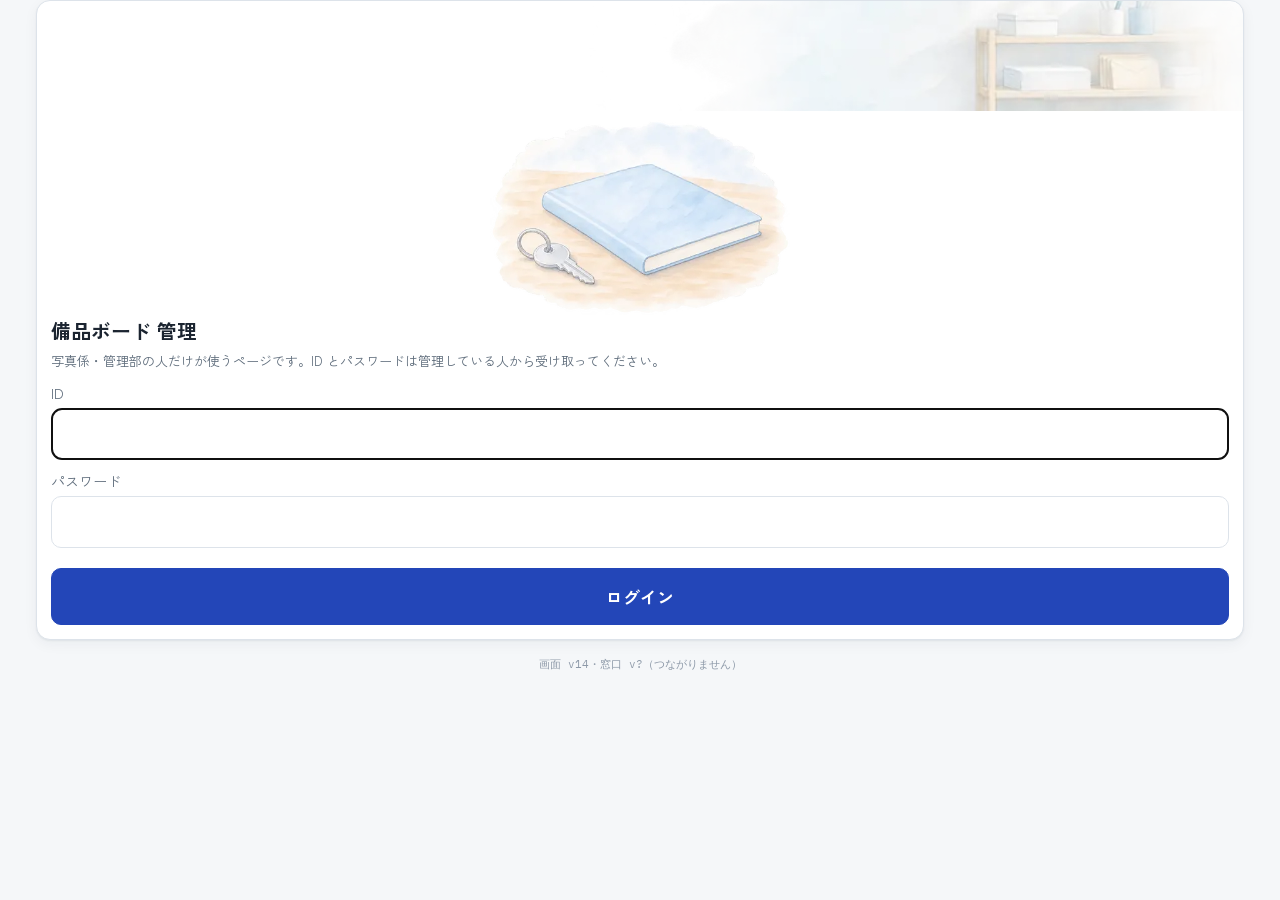
==== kanri.html @ 1453ecfc "Settings: issue and manage user accounts; change own password Co-Authored-By: Claude Opus 5.5 <norep" ====
<!doctype html>
<html lang="ja">
<head>
<meta charset="utf-8">
<meta name="viewport" content="width=device-width,initial-scale=1,viewport-fit=cover">
<meta name="robots" content="noindex,nofollow">
<meta name="referrer" content="no-referrer">
<title>備品ボード 管理</title>
<style>
:root{
  --paper:#f5f7f9; --sheet:#fff; --ink:#1b2430; --muted:#5d6b7a; --line:#dde3ea;
  --blue:#2346b8; --blue-soft:#e6ecfb; --stamp:#c8262e; --stamp-soft:#fbe9e9;
  --amber:#8a5200; --amber-soft:#fdf1dc; --green:#1d7a4c; --green-soft:#e2f4ea;
}
@media (prefers-color-scheme:dark){:root{
  --paper:#12161c; --sheet:#1a2028; --ink:#e7ecf2; --muted:#9aa7b5; --line:#2b333e;
  --blue:#8ea8ff; --blue-soft:#222c48; --stamp:#ff6b6f; --stamp-soft:#3a1e22;
  --amber:#f0b04f; --amber-soft:#3a2c14; --green:#5fd39a; --green-soft:#16332a; color-scheme:dark }}
*{box-sizing:border-box}
body{margin:0;background:var(--paper);color:var(--ink);font-family:"Hiragino Sans","Yu Gothic UI","Yu Gothic","Meiryo",sans-serif;font-size:16px;line-height:1.6;-webkit-text-size-adjust:100%}
header{position:sticky;top:0;z-index:2;background:var(--sheet);border-bottom:1px solid var(--line)}
.wrap{max-width:560px;margin:0 auto;padding:0 16px}
html,body{overflow-x:hidden}
.top{display:flex;flex-wrap:wrap;align-items:center;gap:2px 8px;padding:10px 0 4px}
.top h1{font-size:17px;margin:0;flex:1 1 auto;min-width:0}
.who{order:3;flex-basis:100%;font-size:13px;color:var(--muted);white-space:nowrap;overflow:hidden;text-overflow:ellipsis}
nav{display:flex;gap:4px}
nav button{flex:1;appearance:none;border:0;background:none;font:inherit;font-size:15px;padding:10px 0;color:var(--muted);border-bottom:3px solid transparent;cursor:pointer}
nav button[aria-selected="true"]{color:var(--blue);border-bottom-color:var(--blue);font-weight:700}
main{padding:16px 0 40px;display:flex;flex-direction:column;gap:12px}
.card{background:var(--sheet);border:1px solid var(--line);border-radius:14px;padding:14px}
label{display:block;font-size:14px;color:var(--muted);margin:10px 0 4px}
input[type=text],input[type=password],input[type=search]{width:100%;font:inherit;padding:12px;border:1px solid var(--line);border-radius:10px;background:var(--sheet);color:var(--ink)}
.btn{appearance:none;border:1px solid var(--line);background:var(--sheet);color:var(--ink);font:inherit;border-radius:10px;padding:10px 14px;cursor:pointer}
.btn.primary{background:var(--blue);border-color:var(--blue);color:#fff;font-weight:700}
.btn.done{background:var(--green);border-color:var(--green);color:#fff;font-weight:700}
.btn.wide{width:100%;padding:14px;font-size:17px}
.btn.small{padding:6px 10px;font-size:13px}
.btn{white-space:nowrap;flex:none}
.hacts{display:flex;gap:4px;margin-left:auto;flex:none}
.ibtn{position:relative;appearance:none;width:40px;height:40px;border-radius:50%;border:1px solid var(--line);background:var(--sheet);color:var(--ink);display:grid;place-items:center;cursor:pointer;padding:0}
.ibtn:hover{background:var(--paper)}
.ibtn svg{width:21px;height:21px;fill:none;stroke:currentColor;stroke-width:1.8;stroke-linecap:round;stroke-linejoin:round}
.ndot{position:absolute;top:6px;right:7px;width:9px;height:9px;border-radius:50%;background:var(--stamp);border:2px solid var(--sheet)}
.ndot[hidden]{display:none}
.mepop{position:fixed;z-index:20;top:62px;right:max(16px,calc((100vw - 1240px)/2 + 16px));min-width:200px;background:var(--sheet);border:1px solid var(--line);border-radius:12px;box-shadow:0 8px 24px rgba(0,0,0,.14);padding:12px;display:flex;flex-direction:column;gap:10px}
.mepop[hidden]{display:none}
.mehead{display:flex;gap:10px;align-items:center}
.meav{width:36px;height:36px;border-radius:50%;background:var(--blue-soft);color:var(--blue);display:grid;place-items:center}
.meav svg{width:20px;height:20px;fill:none;stroke:currentColor;stroke-width:1.8}
.mename{font-weight:700;font-size:14px}
.popWrap{position:fixed;inset:0;z-index:30;background:rgba(20,30,50,.38);display:flex;align-items:flex-start;justify-content:center;padding:70px 12px 12px}
.popPanel{background:var(--paper);border-radius:16px;box-shadow:0 12px 32px rgba(0,0,0,.25);width:min(560px,100%);max-height:calc(100vh - 90px);display:flex;flex-direction:column;gap:10px;padding:14px}
.popBody{overflow-y:auto;display:flex;flex-direction:column;gap:8px;padding-bottom:4px}
.setsec{display:flex;flex-direction:column;gap:10px}
.setsec h3{font-size:15px;margin:6px 0 0}
.qrgrid{display:grid;grid-template-columns:repeat(auto-fill,minmax(240px,1fr));gap:8px}
.qrtag{background:#fff;color:#1b2430;border:1px solid #c9d1db;border-radius:8px;padding:8px;display:flex;gap:10px;align-items:center;break-inside:avoid}
.qrtag .qr{width:96px;height:96px;flex:none}.qrtag .qr img,.qrtag .qr canvas{width:96px!important;height:96px!important}
.qrtag .nm{font-size:16px;font-weight:700;line-height:1.3}.qrtag .meta{color:#5d6b7a;font-size:11px}
@media print{ header,.noprint{display:none!important} body{background:#fff} main{padding:0} }
.row input{flex:1;min-width:0}
.btn[disabled]{opacity:.55}
.msg{font-size:14px;border-radius:10px;padding:10px 12px}
.msg.err{background:var(--stamp-soft);color:var(--stamp)}
.msg.ok{background:var(--green-soft);color:var(--green)}
.meta{font-size:13px;color:var(--muted)}
.row{display:flex;gap:8px;align-items:center;flex-wrap:wrap}
.tag{font-size:12px;border-radius:999px;padding:2px 10px;font-weight:700}
.tag.open{background:var(--stamp-soft);color:var(--stamp)}
.tag.doing{background:var(--amber-soft);color:var(--amber)}
.tag.has{background:var(--green-soft);color:var(--green)}
.tag.none{background:var(--paper);color:var(--muted);border:1px solid var(--line)}
.tag.kout{background:var(--stamp);color:#fff}
.tag.kreq{background:var(--blue);color:#fff}
.chip{appearance:none;border:1px solid var(--line);background:var(--sheet);color:var(--ink);font:inherit;font-size:13px;border-radius:999px;padding:4px 10px;cursor:pointer;white-space:nowrap}
.chip.on{background:var(--blue-soft);color:var(--blue);border-color:var(--blue)}
.chip .cn{font-size:11px;margin-left:5px;color:var(--muted)}
.plan{background:var(--sheet);border:1px solid var(--line);border-radius:14px;padding:6px;overflow:hidden}
.plan svg{width:100%;height:auto;display:block}
.plan .wall{fill:none;stroke:var(--muted);stroke-width:3}
.plan .fx,.plan .desk{fill:var(--paper);stroke:var(--line);stroke-width:1.5}
.plan .seat{fill:none;stroke:var(--line)}
.plan .solid{fill:var(--line)}
.plan .step{stroke:var(--line);stroke-width:1.5}
.plan .door{fill:var(--blue)}
.plan .lbl{font-size:16px;fill:var(--muted)} .plan .lbl.big{font-size:22px;font-weight:700}
.plan .hit{fill:transparent;cursor:pointer}
.plan .pin{stroke:#fff;stroke-width:4}
.plan .pt{fill:#fff;font-size:30px;font-weight:700}
.plan .zone{opacity:.4}
.plan .mk.out .pin,.plan .mk.out .zone{fill:var(--stamp)}
.plan .mk.soon .pin,.plan .mk.soon .zone{fill:#d08a1e}
.plan .mk.ok .pin,.plan .mk.ok .zone{fill:#8d99a8}
.plan .cnt{fill:#fff;stroke:var(--stamp);stroke-width:4}
.plan .ct{fill:var(--stamp);font-size:22px;font-weight:700}
@media (max-width:560px){ .plan .lbl{display:none} .plan .lbl.big{display:block;font-size:28px}
  .plan .pin{r:40} .plan .pt{font-size:40px;transform:translateY(4px);transform-box:fill-box} .plan .cnt{r:24} .plan .ct{font-size:28px} }
.smWrap{position:relative;width:100%;background:var(--sheet);border:1px solid var(--line);border-radius:14px;overflow:hidden}
.smWrap>svg{position:absolute;inset:0;width:100%;height:100%;display:block}
.smWrap .wall{fill:none;stroke:var(--muted);stroke-width:3}
.smWrap .fx,.smWrap .desk{fill:var(--paper);stroke:var(--line);stroke-width:1.5}
.smWrap .seat{fill:none;stroke:var(--line)} .smWrap .solid{fill:var(--line)} .smWrap .step{stroke:var(--line);stroke-width:1.5} .smWrap .door{fill:var(--blue)}
.smWrap .lbl{font-size:16px;fill:var(--muted)} .smWrap .lbl.big{font-size:22px;font-weight:700}
@media (max-width:560px){ .smWrap .lbl{display:none} .smWrap .lbl.big{display:block;font-size:30px} }
.smWrap .zone{fill:#8d99a8;opacity:.35} .smWrap .zone.todo{fill:var(--stamp);opacity:.55} .smWrap .zone.warn{fill:#d08a1e;opacity:.5}
.smSpot{position:absolute;transform:translate(-50%,-50%);width:34px;height:34px;border-radius:50%;border:3px solid #fff;background:#8d99a8;color:#fff;font:inherit;font-family:var(--f-mono,inherit);font-weight:700;font-size:15px;cursor:pointer;padding:0;box-shadow:0 1px 3px rgba(0,0,0,.25);transition:transform .15s}
.smSpot:hover,.smSpot:focus-visible{transform:translate(-50%,-50%) scale(1.15);outline:0;z-index:3}
.smSpot.todo{background:var(--stamp);width:38px;height:38px}
@media (max-width:560px){ .smSpot{width:30px;height:30px;font-size:13px} .smSpot.todo{width:32px;height:32px}
  .smSpot.todo .smName{opacity:0} }   /* スマホでは隣の名前と重なるので出さない（下の一覧に名前がある） */
.item .spk{margin-right:8px}
.smSpot.warn{background:#d08a1e}
.smN{position:absolute;top:-10px;right:-12px;min-width:22px;height:22px;padding:0 6px;border-radius:11px;background:#fff;color:var(--stamp);border:2px solid var(--stamp);font-size:12px;font-weight:800;line-height:18px;text-align:center}
.smName{position:absolute;left:50%;top:100%;transform:translateX(-50%);margin-top:3px;white-space:nowrap;font-size:11px;font-weight:700;color:var(--ink);background:rgba(255,255,255,.92);border-radius:6px;padding:0 5px;pointer-events:none;opacity:0;font-family:var(--f-body,inherit)}
.smSpot.todo .smName,.smSpot:hover .smName{opacity:1}
.spk{position:relative;flex:none;width:30px;height:30px;border-radius:50%;background:#8d99a8;color:#fff;display:grid;place-items:center;font-weight:700;font-family:var(--f-mono,inherit)}
.spk.todo{background:var(--stamp)} .spk.warn{background:#d08a1e}
.spk .smN{top:-8px;right:-10px}
.dot{display:inline-block;width:10px;height:10px;border-radius:50%;margin-right:4px;vertical-align:-1px}
.dot.out{background:var(--stamp)} .dot.soon{background:#d08a1e} .dot.ok{background:#8d99a8}
select{font:inherit;padding:10px;border:1px solid var(--line);border-radius:10px;background:var(--sheet);color:var(--ink)}
.rep h2{font-size:17px;margin:4px 0 2px}
.rep .ops{display:flex;gap:8px;margin-top:10px}
.rep .ops .btn{flex:1}
.list{display:flex;flex-direction:column;gap:6px}
.item{display:flex;align-items:center;gap:10px;background:var(--sheet);border:1px solid var(--line);border-radius:12px;padding:12px;cursor:pointer;text-align:left;font:inherit;color:inherit;width:100%}
.item .nm{flex:1;font-weight:700}
.ph{width:100%;aspect-ratio:1/1;max-width:300px;margin:0 auto;border-radius:12px;background:var(--paper);display:grid;place-items:center;overflow:hidden}
.ph img{width:100%;height:100%;object-fit:contain}
.ph span{color:var(--muted);font-size:14px}
.empty{text-align:center;color:var(--muted);padding:30px 0}
.scene{width:100%;max-width:300px;height:auto;display:block;margin:0 auto}
.head-art{width:calc(100% + 28px);margin:-14px -14px 4px;height:110px;object-fit:cover;object-position:right center;border-radius:14px 14px 0 0;display:block}
.item .th{width:44px;height:44px;flex:none;border-radius:8px;background:var(--paper);object-fit:contain;padding:4px}
.ph.art img{object-fit:contain;padding:10%;opacity:.85}
.guide{display:flex;gap:10px;align-items:center;font-size:13px;color:var(--muted);background:var(--paper);border-radius:10px;padding:8px}
.guide img{width:110px;height:auto;flex:none;border-radius:8px}
@media (prefers-color-scheme:dark){ .scene,.head-art,.ph.art img,.guide img,.item .th{opacity:.85} }
</style>
<link rel="icon" href="icon-32.png">
<link rel="stylesheet" href="theme.css">
<link rel="apple-touch-icon" href="icon-180.png">
<link rel="manifest" href="manifest.webmanifest">
</head>
<body>
<header id="hd" hidden>
  <div class="wrap">
    <div class="top"><img class="brandIcon" src="icon-180.png" alt=""><h1 class="brand">備品ボード<small>管理用</small></h1>
      <div class="hacts">
        <button class="ibtn" id="news" type="button" aria-label="お知らせ" title="お知らせ"><svg viewBox="0 0 24 24" aria-hidden="true"><path d="M6 16V11a6 6 0 0 1 12 0v5l1.5 2h-15z"/><path d="M10 20a2 2 0 0 0 4 0"/></svg><span id="newsDot" class="ndot" hidden></span></button>
        <button class="ibtn" id="gear" type="button" aria-label="設定" title="設定"><svg viewBox="0 0 24 24" aria-hidden="true"><circle cx="12" cy="12" r="3"/><path d="M19.4 15a1.7 1.7 0 0 0 .3 1.8l.1.1a2 2 0 1 1-2.8 2.8l-.1-.1a1.7 1.7 0 0 0-1.8-.3 1.7 1.7 0 0 0-1 1.5V21a2 2 0 1 1-4 0v-.1a1.7 1.7 0 0 0-1.1-1.5 1.7 1.7 0 0 0-1.8.3l-.1.1a2 2 0 1 1-2.8-2.8l.1-.1a1.7 1.7 0 0 0 .3-1.8 1.7 1.7 0 0 0-1.5-1H3a2 2 0 1 1 0-4h.1a1.7 1.7 0 0 0 1.5-1.1 1.7 1.7 0 0 0-.3-1.8l-.1-.1a2 2 0 1 1 2.8-2.8l.1.1a1.7 1.7 0 0 0 1.8.3H9a1.7 1.7 0 0 0 1-1.5V3a2 2 0 1 1 4 0v.1a1.7 1.7 0 0 0 1 1.5 1.7 1.7 0 0 0 1.8-.3l.1-.1a2 2 0 1 1 2.8 2.8l-.1.1a1.7 1.7 0 0 0-.3 1.8V9a1.7 1.7 0 0 0 1.5 1H21a2 2 0 1 1 0 4h-.1a1.7 1.7 0 0 0-1.5 1z"/></svg></button>
        <button class="ibtn" id="me" type="button" aria-label="利用者" title="利用者" aria-haspopup="true" aria-expanded="false"><svg viewBox="0 0 24 24" aria-hidden="true"><circle cx="12" cy="8" r="4"/><path d="M4 21a8 8 0 0 1 16 0"/></svg></button>
      </div>
    </div>
    <nav id="tabs"></nav>
  </div>
</header>
<div class="mepop" id="mePop" hidden role="menu">
  <div class="mehead"><div class="meav"><svg viewBox="0 0 24 24" aria-hidden="true"><circle cx="12" cy="8" r="4"/><path d="M4 21a8 8 0 0 1 16 0"/></svg></div><div id="who" class="mename"></div></div>
  <button class="btn" id="out" type="button" role="menuitem">ログアウト</button>
</div>
<main class="wrap" id="app"><div class="empty">読み込んでいます…</div></main>
<script src="config.js"></script>
<script src="version.js"></script>
<script src="verbar.js" defer></script>
<script>
(function () {
  var API = window.BIHIN_API || '';
  var KEY = 'bihin.session';
  var app = document.getElementById('app');
  var S = { sess: null, tab: null, items: [], q: '', adminItems: null, spots: [], tasks: [], seq: 0 };

  function el(tag, attrs) {
    var e = document.createElement(tag);
    if (attrs) for (var k in attrs) {
      if (k === 'text') e.textContent = attrs[k];
      else if (k.slice(0, 2) === 'on') e[k] = attrs[k];
      else if (attrs[k] != null && attrs[k] !== false) e.setAttribute(k, attrs[k]);
    }
    (function add(xs) { for (var i = 0; i < xs.length; i++) { var c = xs[i]; if (Array.isArray(c)) add(c); else if (c != null && c !== false) e.append(c); } })([].slice.call(arguments, 2));
    return e;
  }
  function show() { app.replaceChildren.apply(app, Array.prototype.filter.call(arguments, Boolean)); }
  function pic(src, cls) { return el('img', { src: src, alt: '', class: cls || null, decoding: 'async' }); }
  /* 写真が無い備品の絵（index.html と同じ決め方） */
  function catArt(it) {
    var s = (it.category || '') + ' ' + (it.name || '');
    if (/封筒/.test(s)) return 'img/cat-envelope.webp';
    if (/電池/.test(s)) return 'img/cat-battery.webp';
    if (/筆記|ペン|マーカー|鉛筆|修正/.test(s)) return 'img/cat-pen.webp';
    if (/ファイル/.test(s)) return 'img/cat-file.webp';
    if (/とじ|ホッチキス|クリップ/.test(s)) return 'img/cat-binding.webp';
    if (/梱包|テープ/.test(s)) return 'img/cat-pack.webp';
    if (/紙|付箋|用紙/.test(s)) return 'img/cat-paper.webp';
    return 'img/cat-other.webp';
  }
  function fmt(iso) { var d = new Date(iso); if (isNaN(d)) return ''; return (d.getMonth() + 1) + '/' + d.getDate() + ' ' + String(d.getHours()).padStart(2, '0') + ':' + String(d.getMinutes()).padStart(2, '0'); }

  function loadSess() { try { var s = JSON.parse(localStorage.getItem(KEY) || 'null'); if (s && s.exp > Date.now()) return s; } catch (e) {} return null; }
  function saveSess(s) { try { localStorage.setItem(KEY, JSON.stringify(s)); } catch (e) {} }
  function clearSess() { try { localStorage.removeItem(KEY); } catch (e) {} }

  function call(body) {
    var ctl = 'AbortController' in window ? new AbortController() : null;
    var timer = setTimeout(function () { if (ctl) ctl.abort(); }, 30000);
    if (S.sess) body.t = S.sess.token;
    return fetch(API, { method: 'POST', redirect: 'follow', headers: { 'Content-Type': 'text/plain;charset=utf-8' }, body: JSON.stringify(body), signal: ctl ? ctl.signal : undefined })
      .then(function (r) { return r.json(); })
      .then(function (r) { if (r && r.error === 'auth') { logout(true); throw { handled: true }; } return r; })
      .finally(function () { clearTimeout(timer); });
  }
  var ERR = { login: 'ID かパスワードが違います。', locked: '続けて間違えたため、15分止めています。時間をおいて試してください。', role: 'この役割ではできない操作です。',
    too_large: '写真が大き過ぎます。', input: '入力を確かめてください。', config: '報告ページのURLがスプレッドシートに設定されていません。', photo: '写真を読めませんでした。別の写真で試してください。', unknown: '見つかりませんでした。一覧を読み直してください。', busy: '混み合っています。もう一度押してください。' };
  function errText(r) {
    if (r && ERR[r.error]) return ERR[r.error];
    // 原因を追えるよう、短い言葉だけ添える（中身は GAS の「エラー記録」シートに残る）
    var code = r && r.error ? r.error : 'net';   // net＝返事が届かなかった・読めなかった
    return 'うまくいきませんでした。電波の良い所でもう一度試してください。（' + code + '）';
  }

  /* ---------- ログイン ---------- */
  function loginView(note) {
    document.getElementById('hd').hidden = true;
    var id = el('input', { type: 'text', id: 'uid', autocomplete: 'username', autocapitalize: 'off', spellcheck: 'false' });
    var pw = el('input', { type: 'password', id: 'upw', autocomplete: 'current-password' });
    var msg = el('div');
    var go = el('button', { class: 'btn primary wide', type: 'submit', text: 'ログイン' });
    var form = el('form', { class: 'card' },
      pic('img/head-kanri.webp', 'head-art'),
      pic('img/login.webp', 'scene'),
      el('h1', { text: '備品ボード 管理', style: 'font-size:20px;margin:0 0 4px' }),
      el('div', { class: 'meta', text: '写真係・管理部の人だけが使うページです。ID とパスワードは管理している人から受け取ってください。' }),
      el('label', { for: 'uid', text: 'ID' }), id,
      el('label', { for: 'upw', text: 'パスワード' }), pw,
      el('div', { style: 'height:12px' }), msg, el('div', { style: 'height:8px' }), go);
    form.onsubmit = function (e) {
      e.preventDefault();
      if (!id.value.trim() || !pw.value) { msg.className = 'msg err'; msg.textContent = 'ID とパスワードを入れてください。'; return; }
      go.disabled = true; go.textContent = '確かめています…'; msg.className = ''; msg.textContent = '';
      call({ action: 'login', id: id.value.trim(), pw: pw.value }).then(function (r) {
        if (!r.ok) { msg.className = 'msg err'; msg.textContent = errText(r); go.disabled = false; go.textContent = 'ログイン'; return; }
        S.sess = { token: r.token, user: r.user, exp: Date.now() + (r.expiresIn - 60) * 1000 };
        saveSess(S.sess); pw.value = ''; start();
      }).catch(function () { msg.className = 'msg err'; msg.textContent = errText(null); go.disabled = false; go.textContent = 'ログイン'; });
    };
    show(note ? el('div', { class: 'msg err', text: note }) : null, form);
    id.focus();
  }

  function logout(expired) {
    if (S.sess && !expired) call({ action: 'logout' }).catch(function () {});
    S.sess = null; clearSess();
    try { Object.keys(localStorage).filter(function (k) { return k.indexOf('bihin.c.') === 0; }).forEach(function (k) { localStorage.removeItem(k); }); } catch (e) {}
    loginView(expired ? 'ログインの期限が切れました。もう一度ログインしてください。' : null);
  }
  document.getElementById('out').onclick = function () { closeMe(); logout(false); };

  /* 右上の利用者マーク：押すと名前とログアウトが出る（一般的な Web サイトと同じ形） */
  var mePop = document.getElementById('mePop'), meBtn = document.getElementById('me');
  function closeMe() { mePop.hidden = true; meBtn.setAttribute('aria-expanded', 'false'); }
  meBtn.onclick = function (e) { e.stopPropagation(); var open = mePop.hidden; mePop.hidden = !open; meBtn.setAttribute('aria-expanded', String(open)); };
  document.addEventListener('click', function (e) { if (!mePop.hidden && !mePop.contains(e.target)) closeMe(); });
  document.addEventListener('keydown', function (e) { if (e.key === 'Escape') closeMe(); });
  document.getElementById('gear').onclick = function () { settingsView(); };

  /* ---------- お知らせ（現場ナビと同じ。version.js の BIHIN_NEWS。読んでいない分があればボタンに印） ---------- */
  var NEWS = window.BIHIN_NEWS || [];
  function newsKey(n) { return n.date + '|' + n.text.slice(0, 20); }
  function unreadNews() {
    var seen = {};
    try { (JSON.parse(localStorage.getItem('bihin.news.seen') || '[]')).forEach(function (k) { seen[k] = 1; }); } catch (e) {}
    return NEWS.filter(function (n) { return !seen[newsKey(n)]; });
  }
  function markNewsRead() { try { localStorage.setItem('bihin.news.seen', JSON.stringify(NEWS.map(newsKey))); } catch (e) {} }
  function drawNewsDot() { document.getElementById('newsDot').hidden = !unreadNews().length; }
  document.getElementById('news').onclick = function () { newsView('feature'); };
  /* お知らせは画面を移らず、上に重ねて出す（2026-11-15 木村さん）。外を押すか × か Esc で閉じる */
  var newsUnread = null;   // 開いた時点の「新しい」を控える（開いた瞬間に既読にするため）
  function newsView(type) {
    if (!newsUnread) newsUnread = unreadNews();
    var unread = newsUnread;
    var cnt = function (t) { return unread.filter(function (n) { return n.type === t; }).length; };
    var tabs = el('div', { class: 'row', style: 'gap:6px' }, [['feature', '新しい機能'], ['fix', '直したこと']].map(function (t) {
      return el('button', { class: 'chip' + (type === t[0] ? ' on' : ''), type: 'button', onclick: function () { newsView(t[0]); } }, t[1], cnt(t[0]) ? el('span', { class: 'cn', text: '新 ' + cnt(t[0]) }) : null);
    }));
    var isNew = {}; unread.forEach(function (n) { isNew[newsKey(n)] = 1; });
    var xs = NEWS.filter(function (n) { return n.type === type; });
    var close = el('button', { class: 'ibtn', type: 'button', 'aria-label': '閉じる', text: '×', style: 'font-size:20px', onclick: closeNews });
    var panel = el('div', { class: 'popPanel', role: 'dialog', 'aria-modal': 'true', 'aria-label': 'お知らせ' },
      el('div', { class: 'row', style: 'flex-wrap:nowrap' }, el('h2', { text: 'お知らせ', style: 'font-size:18px;margin:0;flex:1' }),
        el('span', { class: 'meta', text: '画面 v' + (window.BIHIN_VERSION || '?') }), close),
      tabs,
      el('div', { class: 'popBody' }, xs.length ? xs.map(function (n) {
        return el('div', { class: 'card' }, el('div', { class: 'row' }, el('span', { class: 'meta', text: n.date }), isNew[newsKey(n)] ? el('span', { class: 'tag open', text: '新しい' }) : null), el('div', { text: n.text, style: 'margin-top:4px' }));
      }) : el('div', { class: 'empty', text: 'まだありません。' })));
    var old = document.getElementById('newsPop'); if (old) old.remove();
    var pop = el('div', { class: 'popWrap', id: 'newsPop', onclick: function (e) { if (e.target === pop) closeNews(); } }, panel);
    document.body.append(pop);
    markNewsRead(); drawNewsDot();
    close.focus();
  }
  function closeNews() { var p = document.getElementById('newsPop'); if (p) p.remove(); newsUnread = null; }
  document.addEventListener('keydown', function (e) { if (e.key === 'Escape') closeNews(); });

  /* 名前の横は所属（例：工事部）。所属が空なら役割。役割（できること）は下に小さく */
  function whoText(u) { return u.name + '（' + (u.dept || u.role) + '）'; }
  function drawWho(u) {
    var w = document.getElementById('who');
    w.replaceChildren(document.createTextNode(whoText(u)), el('div', { class: 'meta', style: 'font-weight:400', text: '役割：' + u.role }));
  }

  /* ---------- 骨組み ---------- */
  function start() {
    var u = S.sess.user;
    var tabs = u.role === '管理部' ? [['tasks', '連絡'], ['spots', '置き場所'], ['items', '備品'], ['photos', '写真']] : [['photos', '写真']];
    if (!S.tab || !tabs.some(function (t) { return t[0] === S.tab; })) S.tab = tabs[0][0];
    document.getElementById('hd').hidden = false;
    drawWho(u);
    // 利用者シートで所属などを直した時に、ログインし直さなくても表示が変わるよう、裏で今の値を聞く（画面は描き直さない）
    if (!S.meChecked) {
      S.meChecked = true;
      call({ action: 'me' }).then(function (r) {
        if (r && r.ok && r.user) {
          var changedRole = r.user.role !== S.sess.user.role;
          S.sess.user = { id: r.user.id, name: r.user.name, role: r.user.role, dept: r.user.dept || '' }; saveSess(S.sess); drawWho(S.sess.user);
          if (changedRole) start();   // 利用者シートで役割が変わっていたら、タブを出し直す
        }
      }).catch(function () {});
    }
    drawNewsDot();
    var nav = document.getElementById('tabs');
    nav.replaceChildren.apply(nav, tabs.map(function (t) {
      return el('button', { type: 'button', role: 'tab', 'aria-selected': String(S.tab === t[0]), text: t[1], onclick: function () { S.tab = t[0]; start(); } });
    }));
    if (S.tab === 'tasks') tasksView(); else if (S.tab === 'spots') spotsView(); else if (S.tab === 'items') itemsView(); else photosView();
  }

  /* ---------- 設定（右上の歯車）：画面の見え方と、管理部の設定（置き場所の名前・通知の送り先） ---------- */
  var PREF = { size: lsGetRaw('bihin.pref.size', 'normal'), wide: lsGetRaw('bihin.pref.wide', 'on') };
  function lsGetRaw(k, d) { try { return localStorage.getItem(k) || d; } catch (e) { return d; } }
  function applyPref() {
    document.body.style.zoom = PREF.size === 'large' ? '1.15' : '';
    document.body.classList.toggle('narrow', PREF.wide === 'off');   // PC でもスマホと同じ並べ方にする（theme.css）
  }
  applyPref();
  function settingsView() {
    var u = S.sess && S.sess.user;
    if (!u) return;
    var my = ++S.seq;   // 画面の番号。返事が遅れて届いた時に、移った後の画面を上書きしないため（どの画面も同じ）
    // 設定を開いている間は、上のタブのどれも選ばれていない見た目にする（どのタブの中でもないため）
    document.querySelectorAll('#tabs button').forEach(function (b) { b.setAttribute('aria-selected', 'false'); });
    function choice(label, key, opts) {
      return el('div', {}, el('div', { class: 'meta', text: label, style: 'margin-bottom:4px' }), el('div', { class: 'row', style: 'gap:6px' }, opts.map(function (o) {
        return el('button', { class: 'chip' + (PREF[key] === o[0] ? ' on' : ''), type: 'button', text: o[1], onclick: function () {
          PREF[key] = o[0]; try { localStorage.setItem('bihin.pref.' + key, o[0]); } catch (e) {} applyPref(); settingsView();
        } });
      })));
    }
    var view = el('div', { class: 'card setsec' }, el('h3', { text: '画面の見え方（この端末だけ）' }),
      choice('文字の大きさ', 'size', [['normal', '標準'], ['large', '大きめ']]),
      choice('PC での並べ方', 'wide', [['on', '横幅を使う'], ['off', 'スマホと同じ']]));
    var about = el('div', { class: 'card setsec' }, el('h3', { text: 'この画面について' }),
      el('div', { class: 'meta', text: '画面 v' + (window.BIHIN_VERSION || '?') + '・ログイン中：' + whoText(u) + '・役割：' + u.role }),
      el('div', { class: 'row' }, el('button', { class: 'btn small', type: 'button', text: 'お知らせを見る', onclick: function () { newsView('feature'); } })));
    var back = el('button', { class: 'btn small', type: 'button', text: '← 戻る', style: 'align-self:flex-start', onclick: function () { start(); } });
    var head = el('h2', { text: '設定', style: 'font-size:18px;margin:0' });
    var mine = myPwCard();
    if (u.role !== '管理部') return show(back, head, view, mine, about);
    show(back, head, view, el('div', { class: 'empty', text: '管理部の設定を読み込んでいます…' }), mine, about);
    var draw = function () { show(back, head, view, usersCard(), el('div', { class: 'cards2' }, spotsCard(), notifyCard()), mine, about); };
    if (S.spots.length) draw();
    else call({ action: 'itemsAdmin' }).then(function (r) { if (my !== S.seq) return; if (r.ok) { S.spots = r.spots; S.adminItems = r.items; } draw(); }).catch(fail);
  }

  /* ---------- 設定：利用者（アカウント）の発行・変更（管理部だけ） ---------- */
  var USER_ERR = { id: 'ID は英数字と . _ - で3〜30文字にしてください。', id_taken: 'その ID はもう使われています。', pw_short: 'パスワードは8文字以上にしてください。',
    last_admin: '管理部が誰もいなくなるので、この変更はできません（ほかに管理部の人を先に足してください）。', unknown: 'その利用者が見つかりません。読み直してください。' };
  function usersCard() {
    var box = el('div', { class: 'card setsec' }, el('h3', { text: '利用者（アカウント）' }),
      el('div', { class: 'meta', text: '写真係・管理部の ID の発行と、役割・所属の変更、止める（使わない）ができます。パスワードは本人に直接伝えてください（メールやチャットに残さない）。' }));
    var list = el('div', { class: 'list' }, el('div', { class: 'empty', text: '読み込んでいます…' }));
    var add = el('button', { class: 'btn primary', type: 'button', text: '＋ 利用者を足す', style: 'align-self:flex-start', onclick: function () { userForm(null); } });
    box.append(add, list);
    call({ action: 'usersList' }).then(function (r) {
      if (!r.ok) return list.replaceChildren(el('div', { class: 'msg err', text: errText(r) }));
      S.users = r.users; S.roles = r.roles;
      list.replaceChildren.apply(list, r.users.map(function (x) {
        return el('button', { class: 'item', type: 'button', style: x.use ? null : 'opacity:.55', onclick: function () { userForm(x); } },
          el('span', { class: 'nm' }, x.name, el('div', { class: 'meta', style: 'font-weight:400', text: x.id + (x.dept ? '・' + x.dept : '') + (x.hasPw ? '' : '・パスワード未設定') })),
          el('span', { class: 'tag ' + (x.role === '管理部' ? 'doing' : 'has'), text: x.role }), !x.use && el('span', { class: 'tag none', text: '止めている' }));
      }));
    }).catch(function (e) { fail(e); });
    return box;
  }
  function userForm(x) {
    var isNew = !x, d = x || { id: '', name: '', role: '写真係', dept: '', use: true };
    function f(id, label, val, ph, type) { var i = el('input', { type: type || 'text', id: id, value: val || '', placeholder: ph || '', autocomplete: 'off' }); return [el('label', { for: id, text: label }), i]; }
    var fid = f('uId', 'ID（ログインに使う。英数字）', d.id, '例：tanaka'); if (!isNew) fid[1].disabled = true;
    var fname = f('uName', '名前', d.name, '例：田中');
    var fdept = f('uDept', '所属（表示だけ）', d.dept, '例：管理部');
    var frole = el('select', { id: 'uRole' }, (S.roles || ['管理部', '写真係']).map(function (r) { return el('option', { value: r, text: r + (r === '管理部' ? '（連絡の対応・備品・設定まで全部）' : '（写真の登録だけ）'), selected: d.role === r }); }));
    var fuse = el('input', { type: 'checkbox', id: 'uUse' }); fuse.checked = d.use !== false;
    var fpw = f('uPw', isNew ? 'はじめのパスワード（8文字以上）' : 'パスワードを変える時だけ入れる（8文字以上）', '', '', 'password'); fpw[1].autocomplete = 'new-password';
    var msg = el('div');
    var save = el('button', { class: 'btn primary wide', type: 'button', text: isNew ? 'この ID を発行する' : '保存する' });
    save.onclick = function () {
      msg.className = ''; msg.textContent = '';
      save.disabled = true;
      call({ action: 'userSave', user: { isNew: isNew, id: fid[1].value.trim(), name: fname[1].value, dept: fdept[1].value, role: frole.value, use: fuse.checked }, pw: fpw[1].value }).then(function (r) {
        fpw[1].value = '';
        if (!r.ok) { save.disabled = false; msg.className = 'msg err'; msg.textContent = USER_ERR[r.error] || errText(r); return; }
        settingsView();
        setTimeout(function () { toastMsg(isNew ? 'ID を発行しました。パスワードは本人に直接伝えてください。' : '保存しました。'); }, 50);
      }).catch(function (e) { save.disabled = false; fail(e); });
    };
    var mine = S.sess && d.id === S.sess.user.id;
    show(el('button', { class: 'btn small', type: 'button', text: '← 設定へ', style: 'align-self:flex-start', onclick: function () { settingsView(); } }),
      el('div', { class: 'card setsec' },
        el('h2', { text: isNew ? '利用者を足す（ID の発行）' : d.name + ' さんを直す', style: 'font-size:18px;margin:0' }),
        fid, fname, fdept, el('label', { for: 'uRole', text: '役割（できること）' }), frole,
        el('label', { style: 'display:flex;gap:8px;align-items:center;color:var(--ink)' }, fuse, '使う（外すと、すぐにログインできなくなります）'),
        fpw,
        mine ? el('div', { class: 'meta', text: '自分の役割を外す・止める時は、ほかに管理部の人が要ります。' }) : null,
        msg, save));
    document.querySelectorAll('#tabs button').forEach(function (b) { b.setAttribute('aria-selected', 'false'); });
  }
  function toastMsg(text) {
    var t = el('div', { class: 'msg ok', text: text, style: 'position:fixed;left:50%;bottom:20px;transform:translateX(-50%);z-index:40;box-shadow:0 4px 14px rgba(0,0,0,.15)' });
    document.body.append(t); setTimeout(function () { t.remove(); }, 3500);
  }

  /* ---------- 設定：自分のパスワードを変える（誰でも） ---------- */
  function myPwCard() {
    var cur = el('input', { type: 'password', autocomplete: 'current-password', 'aria-label': '今のパスワード', placeholder: '今のパスワード' });
    var n1 = el('input', { type: 'password', autocomplete: 'new-password', 'aria-label': '新しいパスワード', placeholder: '新しいパスワード（8文字以上）' });
    var n2 = el('input', { type: 'password', autocomplete: 'new-password', 'aria-label': '新しいパスワード（もう一度）', placeholder: '新しいパスワード（もう一度）' });
    var msg = el('div');
    var go = el('button', { class: 'btn', type: 'button', text: 'パスワードを変える', style: 'align-self:flex-start' });
    go.onclick = function () {
      msg.className = 'msg err';
      if (n1.value.length < 8) { msg.textContent = '新しいパスワードは8文字以上にしてください。'; return; }
      if (n1.value !== n2.value) { msg.textContent = '新しいパスワードが2回とも同じか確かめてください。'; return; }
      go.disabled = true;
      call({ action: 'myPw', cur: cur.value, pw: n1.value }).then(function (r) {
        go.disabled = false; cur.value = n1.value = n2.value = '';
        if (!r.ok) { msg.textContent = r.error === 'pw_wrong' ? '今のパスワードが違います。' : USER_ERR[r.error] || errText(r); return; }
        msg.className = 'msg ok'; msg.textContent = 'パスワードを変えました。';
      }).catch(function (e) { go.disabled = false; fail(e); });
    };
    return el('div', { class: 'card setsec' }, el('h3', { text: '自分のパスワードを変える' }), cur, n1, n2, msg, go);
  }

  /* ---------- 管理部：連絡（在庫切れとほしい！を1つに。見守りの「疑問・気づき一覧」と同じ絞り込み） ---------- */
  function lsGet(k, d) { try { return localStorage.getItem(k) || d; } catch (e) { return d; } }
  function lsSet(k, v) { try { localStorage.setItem(k, v); } catch (e) {} }
  var TF = { kind: lsGet('bihin.t.kind', 'all'), state: 'open', q: '', sort: lsGet('bihin.t.sort', 'new') };
  /* 前回の内容を端末に控えておき、開いた時にすぐ出して、裏で新しくする（GAS の返事待ちの重さを減らす）。
     ログアウトすると消す（共用の端末に残さないため） */
  function cGet(k) { try { return JSON.parse(localStorage.getItem('bihin.c.' + k) || 'null'); } catch (e) { return null; } }
  function cSet(k, v) { try { localStorage.setItem('bihin.c.' + k, JSON.stringify(v)); } catch (e) {} }
  function typing() { var a = document.activeElement; return a && /^(INPUT|TEXTAREA|SELECT)$/.test(a.tagName) && app.contains(a); }
  function staleNote() { return el('div', { class: 'meta', id: 'stale', text: '前回の内容を出しています。新しくしています…' }); }
  function tasksView(flash) {
    var c = cGet('tasks');
    if (c) { S.tasks = c; drawTasks(flash, true); } else show(el('div', { class: 'empty', text: '連絡を読み込んでいます…' }));
    var my = ++S.seq;
    call({ action: 'tasks' }).then(function (r) {
      if (my !== S.seq) return;
      if (!r.ok) return show(el('div', { class: 'msg err', text: errText(r) }));
      cSet('tasks', r.tasks); S.tasks = r.tasks;
      if (S.tab !== 'tasks') return;
      if (c && typing()) { var s = document.getElementById('stale'); if (s) s.textContent = '新しい内容が届きました（入力が終わったら「読み直す」）'; return; }
      drawTasks(flash);
    }).catch(fail);
  }
  function drawTasks(flash, stale) {
    var ts = S.tasks;
    var cnt = function (f) { return ts.filter(f).length; };
    var kinds = [['all', 'すべて', function () { return true; }], ['out', '在庫切れ', function (t) { return t.kind === 'out'; }], ['req', 'ほしい！', function (t) { return t.kind === 'req'; }]];
    var states = [['open', 'まだ', function (t) { return !t.done; }], ['done', '済み', function (t) { return t.done; }], ['all', 'すべて', function () { return true; }]];
    var kf = kinds.find(function (k) { return k[0] === TF.kind; }) || kinds[0];
    var sf = states.find(function (s) { return s[0] === TF.state; }) || states[0];
    function chipRow(label, opts, cur, onPick, base) {
      return el('div', { class: 'row', style: 'gap:6px' }, el('span', { class: 'meta', text: label, style: 'width:30px' }), opts.map(function (o) {
        return el('button', { class: 'chip' + (cur === o[0] ? ' on' : ''), type: 'button', onclick: function () { onPick(o[0]); } },
          o[1], el('span', { class: 'cn', text: String(cnt(function (t) { return base(t) && o[2](t); })) }));
      }));
    }
    var q = el('input', { type: 'search', placeholder: '名前・内容・置き場所で探す', value: TF.q, 'aria-label': '探す' });
    var sort = el('select', { 'aria-label': '並べ方', style: 'width:auto;flex:none' },
      [['new', '新しい順'], ['old', '古い順'], ['spot', '置き場所ごと']].map(function (o) { return el('option', { value: o[0], text: o[1], selected: TF.sort === o[0] }); }));
    var list = el('div', { class: 'tasklist', style: 'display:flex;flex-direction:column;gap:8px' });   // PC ではカードを横に並べる（theme.css）
    function fill() {
      var k = TF.q.trim().toLowerCase();
      var xs = ts.filter(kf[2]).filter(sf[2]).filter(function (t) { return !k || [t.title, t.name, t.place, t.code, t.itemName].join(' ').toLowerCase().indexOf(k) >= 0; });
      xs.sort(function (a, b) { return TF.sort === 'old' ? a.at.localeCompare(b.at) : b.at.localeCompare(a.at); });
      if (!xs.length) return list.replaceChildren(pic('img/empty-reports.webp', 'scene'), el('div', { class: 'empty', text: '当てはまる連絡はありません。', style: 'padding-top:4px' }));
      if (TF.sort === 'spot') {
        var groups = {};
        xs.forEach(function (t) { var g = t.spot || '—'; (groups[g] = groups[g] || []).push(t); });
        var keys = Object.keys(groups).sort();
        list.replaceChildren.apply(list, keys.map(function (g) {
          var nm = (S.spots.find(function (s) { return s.id === g; }) || {}).name;
          return el('div', {}, el('div', { class: 'meta', style: 'font-weight:700;margin:4px 0', text: g === '—' ? '置き場所なし' : g + '．' + (nm || '') + '（' + groups[g].length + '）' }),
            el('div', { class: 'tasklist', style: 'display:flex;flex-direction:column;gap:8px' }, groups[g].map(taskCard)));
        }));
        list.className = '';   // 置き場所ごとの時は、まとまりの中でカードを横に並べる
      } else { list.className = 'tasklist'; list.replaceChildren.apply(list, xs.map(taskCard)); }
    }
    q.oninput = function () { TF.q = q.value; fill(); };
    sort.onchange = function () { TF.sort = sort.value; lsSet('bihin.t.sort', TF.sort); fill(); };
    var head = el('div', { class: 'card', style: 'display:flex;flex-direction:column;gap:6px' },
      chipRow('種類', kinds, TF.kind, function (v) { TF.kind = v; lsSet('bihin.t.kind', v); drawTasks(); }, sf[2]),
      chipRow('状態', states, TF.state, function (v) { TF.state = v; drawTasks(); }, kf[2]),
      el('div', { class: 'row', style: 'flex-wrap:nowrap' }, q, sort),
      el('div', { class: 'row' }, el('span', { class: 'meta', style: 'flex:1', text: '済んだ連絡は60日まで出します。' }), el('button', { class: 'btn small', type: 'button', text: '読み直す', onclick: function () { tasksView(); } })));
    if (!S.spots.length) call({ action: 'itemsAdmin' }).then(function (x) { if (x.ok) { S.spots = x.spots; S.adminItems = x.items; if (TF.sort === 'spot') fill(); } }).catch(function () {});
    fill();
    show(stale ? staleNote() : null, flash, head, list);
  }
  function taskCard(t) {
    var isOut = t.kind === 'out';
    var cls = t.done ? 'has' : t.state === '対応中' ? 'doing' : 'open';
    var ops = el('div', { class: 'row', style: 'margin-top:8px' });
    function act(body, label, btn) {
      btn.disabled = true;
      call(body).then(function (r) {
        if (!r.ok) { btn.disabled = false; return alert(errText(r)); }
        tasksView(el('div', { class: 'msg ok', text: (t.title || '') + ' を「' + label + '」にしました。' }));
      }).catch(function (e) { btn.disabled = false; fail(e); });
    }
    function b(label, cls2, body) { var x = el('button', { class: 'btn small' + (cls2 ? ' ' + cls2 : ''), type: 'button', text: label }); x.onclick = function () { act(body, label.replace('にする', '').replace('に戻す', ''), x); }; return x; }
    if (isOut) {
      if (!t.done && t.state !== '対応中') ops.append(b('対応中にする', '', { action: 'setState', id: t.id, state: '対応中' }));
      if (!t.done) ops.append(b('補充済みにする', 'done', { action: 'setState', id: t.id, state: '補充済み' }));
    } else {
      if (!t.done && t.state !== '対応中') ops.append(b('対応中にする', '', { action: 'setWantState', id: t.id, state: '対応中' }));
      if (!t.done) ops.append(b('完了にする', 'done', { action: 'setWantState', id: t.id, state: '完了' }));
      else ops.append(b('未対応に戻す', '', { action: 'setWantState', id: t.id, state: '未対応' }));
      var rb = el('button', { class: 'btn small', type: 'button', text: '返信する' });
      rb.onclick = function () {
        var inp = el('input', { type: 'text', maxlength: '300', placeholder: '返信（例：明日届きます）', 'aria-label': '返信' });
        var send = el('button', { class: 'btn small primary', type: 'button', text: '送る' });
        send.onclick = function () { if (inp.value.trim()) act({ action: 'reply', id: t.id, text: inp.value }, '返信済み', send); };
        rb.replaceWith(el('div', { class: 'row', style: 'flex-wrap:nowrap;width:100%' }, inp, send));
        inp.focus();
      };
      ops.append(rb);
    }
    var meta = isOut
      ? [t.place && '置き場所：' + t.place, fmt(t.at) + ' から・' + t.count + '人', t.by && '対応：' + t.by, t.done && t.doneAt && '補充 ' + fmt(t.doneAt)]
      : [fmt(t.at), t.name, t.itemName && '備品：' + t.itemName];
    return el('div', { class: 'card rep' },
      el('div', { class: 'row' }, el('span', { class: 'tag ' + (isOut ? 'kout' : 'kreq'), text: isOut ? '在庫切れ' : 'ほしい！' }), el('span', { class: 'tag ' + cls, text: t.state }), t.code && el('span', { class: 'meta', text: t.code })),
      el('h2', { text: isOut ? t.title + ' がなくなりました' : t.title }),
      el('div', { class: 'meta', text: meta.filter(Boolean).join('　') }),
      !isOut && (t.replies || []).map(function (x) { return el('div', { class: 'meta', style: 'border-left:3px solid var(--blue);padding-left:8px;margin:4px 0', text: x.text + '　— ' + x.by + '・' + fmt(x.at) }); }),
      ops.childNodes.length ? ops : null);
  }

  /* ---------- 管理部：置き場所ごとの状況（見守りの「現場の状況」と同じく、手当てが要る所を上に） ---------- */
  function spotsView() {
    var c = cGet('spots');
    if (c) drawSpots(c, true); else show(el('div', { class: 'empty', text: '置き場所の状況を読み込んでいます…' }));
    var my = ++S.seq;
    call({ action: 'spotStatus' }).then(function (r) {
      if (my !== S.seq) { if (r && r.ok) cSet('spots', { spots: r.spots, map: r.map }); return; }
      if (!r.ok) return show(el('div', { class: 'msg err', text: errText(r) }));
      cSet('spots', { spots: r.spots, map: r.map });
      if (S.tab === 'spots' && !document.getElementById('spotDetail')) drawSpots(r, false);
    }).catch(fail);
  }
  function drawSpots(r, stale) {
    {
      var asks = function (s) { return (s.out || 0) + (s.req || 0); };   // 依頼の数＝在庫切れ＋その場所の備品についてのほしい！
      var xs = r.spots.slice().sort(function (a, b) { return asks(b) - asks(a) || b.soon - a.soon || a.id.localeCompare(b.id); });
      // PC では図面（左）と置き場所の一覧（右）を並べる（theme.css の .split）。スマホでは上下
      show(stale ? staleNote() : null, el('div', { class: 'split' },
        el('div', { class: 'mainp' }, r.map ? spotMap(r.map, r.spots) : null),
        el('div', { class: 'side' },
        el('div', { class: 'meta', text: '依頼の多い順です。図面の印か、置き場所を押すと、そこの備品と補充の履歴が出ます。' }),
        el('div', { class: 'list' }, xs.map(function (s) {
          var n = asks(s);
          return el('button', { class: 'item', type: 'button', onclick: function () { spotDetail(s); } },
            el('span', { class: 'spk ' + (n ? 'todo' : s.soon ? 'warn' : '') }, s.id, n ? el('span', { class: 'smN', text: String(n) }) : null),
            el('span', { class: 'nm' }, s.name, el('div', { class: 'meta', style: 'font-weight:400', text: s.lastRefill ? '前回の補充 ' + fmt(s.lastRefill).split(' ')[0] + '・' + s.lastRefillItem : 'まだ補充の記録がありません' })),
            n ? el('span', { class: 'meta', style: 'text-align:right', text: [s.out && '在庫切れ ' + s.out, s.req && 'ほしい！ ' + s.req].filter(Boolean).join('・') })
              : s.soon ? el('span', { class: 'tag doing', text: 'そろそろ ' + s.soon }) : el('span', { class: 'meta', text: s.items.length + '品目' }));
        })))));
    }
  }
  /* 図面（配置図）の上に、置き場所ごとの押せる印を重ねる（山郷サポートの敷地マップと同じ作り）。
     依頼がある所は色付きで、右上に依頼の数の赤い丸と、下に名前を出す。印は画面の大きさに関係なく押せる大きさ */
  function spotMap(m, status) {
    var vb = m.viewBox.split(/\s+/).map(Number);   // x y 幅 高さ
    var wrap = el('div', { class: 'smWrap', style: 'aspect-ratio:' + vb[2] + '/' + vb[3] });
    wrap.innerHTML = '<svg viewBox="' + m.viewBox + '" role="img" aria-label="事務所の配置図">' + m.svg + '</svg>';
    var svg = wrap.firstChild, NS = 'http://www.w3.org/2000/svg';
    m.spots.forEach(function (g) {
      var st = status.find(function (x) { return x.id === g.id; }) || { out: 0, soon: 0, req: 0, items: [] };
      var n = (st.out || 0) + (st.req || 0);
      var tone = n ? 'todo' : st.soon ? 'warn' : '';
      var z = g.zone, p = g.pin;
      var r = document.createElementNS(NS, 'rect');   // 置き場所そのもの（棚）を色で示す
      r.setAttribute('class', 'zone ' + tone);
      ['x', 'y', 'width', 'height'].forEach(function (a, i) { r.setAttribute(a, z[i]); });
      svg.appendChild(r);
      var pct = function (v, i) { return ((v - vb[i]) / vb[i + 2] * 100).toFixed(2) + '%'; };
      var b = el('button', { class: 'smSpot ' + tone, type: 'button', style: 'left:' + pct(p[0], 0) + ';top:' + pct(p[1], 1),
          'aria-label': '置き場所 ' + g.id + ' ' + g.name + (n ? ' 依頼 ' + n + '件' : ''), onclick: function () { spotDetail(st); } },
        el('span', { class: 'smK', text: g.id }), n ? el('span', { class: 'smN', text: String(n) }) : null,
        el('span', { class: 'smName', text: g.name }));
      wrap.append(b);
    });
    return el('div', {}, wrap, el('div', { class: 'row', style: 'gap:12px;margin-top:4px' },
      el('span', { class: 'meta' }, el('span', { class: 'dot out' }), '依頼あり（数字は在庫切れ＋ほしい！の件数）'),
      el('span', { class: 'meta' }, el('span', { class: 'dot soon' }), 'そろそろ'),
      el('span', { class: 'meta' }, el('span', { class: 'dot ok' }), '問題なし')));
  }

  function spotDetail(s) {
    var items = s.items.slice().sort(function (a, b) { return (b.out - a.out) || (b.soon - a.soon) || a.name.localeCompare(b.name, 'ja'); });
    show(el('button', { class: 'btn small', type: 'button', id: 'spotDetail', text: '← 置き場所の一覧へ', style: 'align-self:flex-start', onclick: spotsView }),
      el('h2', { text: s.id + '．' + s.name, style: 'font-size:18px;margin:0' }),
      items.length ? el('div', { class: 'tasklist', style: 'display:flex;flex-direction:column;gap:8px' }, items.map(function (i) {
        var line = [i.refills.length ? '補充 ' + i.refills.length + '回' : '補充の記録なし', i.avgDays ? '平均 ' + i.avgDays + '日ごとに切れる' : '', i.sinceDays != null ? '前回の補充から ' + i.sinceDays + '日' : ''].filter(Boolean).join('・');
        var hist = i.outs.map(function (o) { return fmt(o).split(' ')[0]; }).join(' → ');
        return el('div', { class: 'card' },
          el('div', { class: 'row' }, el('b', { text: i.name, style: 'flex:1' }), i.out ? el('span', { class: 'tag open', text: '在庫切れ' }) : i.soon ? el('span', { class: 'tag doing', text: 'そろそろ' }) : null),
          el('div', { class: 'meta', text: line }),
          hist && el('div', { class: 'meta', text: '在庫切れの報告：' + hist }),
          (!i.avgDays && i.outs.length > 0) ? el('div', { class: 'meta', text: '（「そろそろ」の目安は、記録が3回たまってから出ます）' }) : null);
      })) : el('div', { class: 'empty', text: 'この置き場所の備品は、まだ登録されていません。' }));
  }

  function fail(e) { if (!e || !e.handled) show(el('div', { class: 'msg err', text: errText(null) })); }

  /* ---------- 管理部：ほしい！ ---------- */
  var WSTATE = { '未対応': 'open', '対応中': 'doing', '完了': 'has' };
  function wantsView(flash) {
    show(el('div', { class: 'empty', text: 'リクエストを読み込んでいます…' }));
    call({ action: 'wantsAdmin' }).then(function (r) {
      if (!r.ok) return show(el('div', { class: 'msg err', text: errText(r) }));
      var head = el('div', { class: 'row' }, el('div', { class: 'meta', style: 'flex:1', text: 'ほしい！ ' + r.wants.length + '件（完了は60日まで出します）' }),
        el('button', { class: 'btn small', type: 'button', text: '読み直す', onclick: function () { wantsView(); } }));
      if (!r.wants.length) return show(flash, head, pic('img/empty-reports.webp', 'scene'), el('div', { class: 'empty', text: 'いま出ているリクエストはありません。' }));
      show.apply(null, [flash, head].concat(r.wants.map(wantCard)));
    }).catch(fail);
  }
  function wantCard(w) {
    var inp = el('input', { type: 'text', maxlength: '300', placeholder: '返信（例：明日届きます）', 'aria-label': '返信' });
    var send = el('button', { class: 'btn', type: 'button', text: '返信' });
    send.onclick = function () {
      if (!inp.value.trim()) return;
      send.disabled = true;
      call({ action: 'reply', id: w.id, text: inp.value }).then(function (r) {
        if (!r.ok) { send.disabled = false; return alert(errText(r)); }
        wantsView(el('div', { class: 'msg ok', text: '返信しました。リクエストした人は「ほしい！」のページで見られます。' }));
      }).catch(function (e) { send.disabled = false; fail(e); });
    };
    function st(state) {
      return el('button', { class: 'btn small', type: 'button', text: state === '未対応' ? '未対応に戻す' : state + 'にする', onclick: function (ev) {
        ev.target.disabled = true;
        call({ action: 'setWantState', id: w.id, state: state }).then(function (r) {
          if (!r.ok) { ev.target.disabled = false; return alert(errText(r)); }
          wantsView(el('div', { class: 'msg ok', text: '「' + state + '」にしました。' }));
        }).catch(fail);
      } });
    }
    var ops = el('div', { class: 'row', style: 'margin-top:8px' }, w.state !== '対応中' && w.state !== '完了' && st('対応中'), w.state !== '完了' && st('完了'), w.state === '完了' && st('未対応'));
    return el('div', { class: 'card rep' },
      el('div', { class: 'row' }, el('span', { class: 'tag ' + (WSTATE[w.state] || 'open'), text: w.state }), el('span', { class: 'meta', text: fmt(w.at) + (w.name ? '・' + w.name : '') + (w.itemName ? '・' + w.itemName : '') })),
      el('h2', { text: w.text }),
      w.replies.map(function (x) { return el('div', { class: 'meta', style: 'border-left:3px solid var(--blue);padding-left:8px;margin:4px 0', text: x.text + '　— ' + x.by + '・' + fmt(x.at) }); }),
      el('div', { class: 'row', style: 'margin-top:8px;flex-wrap:nowrap' }, inp, send), ops);
  }

  /* ---------- 管理部：備品・置き場所・通知先・QR ---------- */
  function itemsView(flash) {
    show(el('div', { class: 'empty', text: '備品を読み込んでいます…' }));
    var my = ++S.seq;
    call({ action: 'itemsAdmin' }).then(function (r) {
      if (my !== S.seq) return;
      if (!r.ok) return show(el('div', { class: 'msg err', text: errText(r) }));
      S.adminItems = r.items; S.spots = r.spots;
      var add = el('button', { class: 'btn primary', type: 'button', text: '＋ 備品を足す', onclick: function () { itemForm(null); } });
      var qr = el('button', { class: 'btn', type: 'button', text: 'QRの札を印刷する', onclick: function () { printQr(null); } });
      // 一覧・ほしい！のページは鍵が要るので、管理部にだけ鍵入りのアドレスを渡して開く
      var open = el('button', { class: 'btn', type: 'button', text: '一覧・ほしい！を開く', onclick: function () {
        open.disabled = true;
        call({ action: 'qrUrls', codes: ['-'] }).then(function (x) {
          open.disabled = false;
          if (!x.ok) return alert(errText(x));
          // 一覧のページに「管理用に戻る」を出すための目印（このタブの中だけに残る。外には送られない）
          try { sessionStorage.setItem('bihin.back', JSON.stringify({ url: location.href, label: '管理用に戻る' })); } catch (e) {}
          location.href = x.listUrl;
        }).catch(function (e) { open.disabled = false; fail(e); });
      } });
      var list = el('div', { class: 'list cols' }, r.items.map(function (it) {
        return el('button', { class: 'item', type: 'button', style: it.use ? null : 'opacity:.55', onclick: function () { itemForm(it); } },
          pic(catArt(it), 'th'), el('span', { class: 'nm', text: it.name }),
          el('span', { class: 'meta', text: (it.spot || '—') + '・' + it.code }), !it.use && el('span', { class: 'tag none', text: '使わない' }));
      }));
      show(flash, el('div', { class: 'row' }, add, qr, open), list,
        el('div', { class: 'meta', text: '置き場所の名前・通知メールの送り先は、右上の歯車（設定）に移しました。' }));
    }).catch(fail);
  }

  function itemForm(it) {
    var d = it || { name: '', spec: '', category: '', spot: '', placeNote: '', use: true };
    function f(id, label, val, ph) { var i = el('input', { type: 'text', id: id, value: val || '', placeholder: ph || '' }); return [el('label', { for: id, text: label }), i]; }
    var n = f('fName', '名前（必須）', d.name, '例：ボールペン（黒）');
    var s = f('fSpec', '仕様・サイズ', d.spec, '例：0.7mm／10本入り');
    var c = f('fCat', '分類', d.category, '例：筆記具');
    var cats = Array.from(new Set((S.adminItems || []).map(function (x) { return x.category; }).filter(Boolean)));
    c[1].setAttribute('list', 'catList');
    var dl = el('datalist', { id: 'catList' }, cats.map(function (x) { return el('option', { value: x }); }));
    var sp = el('select', { id: 'fSpot' }, el('option', { value: '', text: '未設定' }), S.spots.map(function (x) { return el('option', { value: x.id, text: x.id + '．' + x.name, selected: d.spot === x.id }); }));
    var nt = f('fNote', '置き場所の補足', d.placeNote, '例：2段目・左の箱');
    var use = el('input', { type: 'checkbox', id: 'fUse' }); use.checked = d.use !== false;
    var msg = el('div');
    var save = el('button', { class: 'btn primary wide', type: 'button', text: it ? '保存する' : '足す' });
    save.onclick = function () {
      if (!n[1].value.trim()) { msg.className = 'msg err'; msg.textContent = '名前を入れてください。'; return; }
      save.disabled = true;
      var body = { code: it ? it.code : '', name: n[1].value, spec: s[1].value, category: c[1].value, placeNote: nt[1].value, use: use.checked };
      // 置き場所は、選び直した時（と新しく足す時）だけ送る。A〜F 以外の書き方の備品を保存しても、置き場所が消えないように
      if (!it || sp.value !== (d.spot || '')) body.spot = sp.value;
      call({ action: 'itemSave', item: body }).then(function (r) {
        if (!r.ok) { save.disabled = false; msg.className = 'msg err'; msg.textContent = errText(r); return; }
        itemsView(el('div', { class: 'msg ok', text: (it ? '保存しました' : r.code + ' として足しました。QRの札を印刷して貼ってください') + '。' }));
      }).catch(function (e) { save.disabled = false; fail(e); });
    };
    show(el('button', { class: 'btn small', type: 'button', text: '← 備品の一覧へ', style: 'align-self:flex-start', onclick: function () { itemsView(); } }),
      el('div', { class: 'card' },
        el('h2', { text: it ? it.code + ' を直す' : '備品を足す', style: 'font-size:18px;margin:0' }),
        el('div', { class: 'meta', text: it ? '備品コードは変えられません（QRの中身なので）。' : '備品コードは自動で付きます。' }),
        n, s, c, dl, el('label', { for: 'fSpot', text: '置き場所' }), sp, nt,
        el('label', { style: 'display:flex;gap:8px;align-items:center;color:var(--ink)' }, use, '使う（外すと、QRを読んでも報告できなくなります。消しはしません）'),
        el('div', { style: 'height:10px' }), msg, el('div', { style: 'height:6px' }), save,
        it && el('div', { style: 'height:8px' }), it && el('button', { class: 'btn wide', type: 'button', text: 'この備品の札を印刷する', onclick: function () { printQr([it.code]); } })));
  }

  function spotsCard() {
    var rows = S.spots.map(function (s) {
      var inp = el('input', { type: 'text', value: s.name, maxlength: '30', 'aria-label': s.id + ' の名前' });
      var b = el('button', { class: 'btn small', type: 'button', text: '保存' });
      b.onclick = function () {
        b.disabled = true;
        call({ action: 'spotSave', id: s.id, name: inp.value }).then(function (r) { b.disabled = false; b.textContent = r.ok ? '保存しました' : '保存できません'; if (r.ok) S.spots = r.spots; }).catch(function (e) { b.disabled = false; fail(e); });
      };
      return el('div', { class: 'row', style: 'flex-wrap:nowrap;margin-top:6px' }, el('b', { text: s.id, style: 'width:20px' }), inp, b);
    });
    return el('div', { class: 'card' }, el('h2', { text: '置き場所の名前', style: 'font-size:16px;margin:0' }),
      el('div', { class: 'meta', text: 'マップの A〜F の名前です。変えると、一覧・報告ページ・通知の表示も変わります。' }), rows);
  }

  function notifyCard() {
    var inp = el('input', { type: 'text', id: 'nTo', placeholder: 'メールアドレス（複数はカンマで区切る）', 'aria-label': '通知先' });
    var msg = el('div', { class: 'meta', text: '読み込んでいます…' });
    var b = el('button', { class: 'btn small', type: 'button', text: '保存' });
    call({ action: 'notifyGet' }).then(function (r) {
      if (!r.ok) { msg.textContent = errText(r); return; }
      inp.value = r.recipients;
      msg.textContent = r.live ? '正式運用中：在庫切れ・ほしい！を1時間ごとにまとめて、この宛先に送ります。' : 'いまはテスト運用です（メールは持ち主にだけ届きます）。正式運用への切り替えは持ち主がスプレッドシートで行います。';
    }).catch(function () {});
    b.onclick = function () {
      b.disabled = true;
      call({ action: 'notifySet', recipients: inp.value }).then(function (r) {
        b.disabled = false;
        if (!r.ok) { msg.textContent = r.error === 'email' ? 'メールアドレスの形を確かめてください：' + (r.bad || []).join(', ') : errText(r); return; }
        inp.value = r.recipients; b.textContent = '保存しました';
      }).catch(function (e) { b.disabled = false; fail(e); });
    };
    return el('div', { class: 'card' }, el('h2', { text: '通知メールの送り先', style: 'font-size:16px;margin:0' }),
      el('div', { class: 'row', style: 'flex-wrap:nowrap;margin-top:6px' }, inp, b), msg);
  }

  /* QR の札：選んだ備品（無ければ全部）と「ほしい！・一覧」の札を、このページの中に並べて印刷する
     （新しい画面を開く形は、スマホやホーム画面のアプリで止められることがあるため） */
  function printQr(codes) {
    show(el('div', { class: 'empty', text: 'QRの札を作っています…' }));
    call({ action: 'qrUrls', codes: codes || [] }).then(function (r) {
      if (!r.ok) return show(el('div', { class: 'msg err', text: errText(r) }));
      return loadQrLib().then(function () {
        var tags = (codes ? [] : [{ code: '', name: 'ほしい！・備品の一覧', spec: '無い物を頼む・どこに何があるか', url: r.listUrl, hint: '棚の近くに1枚貼ってください' }])
          .concat(r.items.map(function (x) { x.hint = 'なくなったら読んでください'; return x; }));
        var grid = el('div', { class: 'qrgrid' }, tags.map(function (t) {
          var box = el('div', { class: 'qr' });
          new window.QRCode(box, { text: t.url, width: 256, height: 256, correctLevel: window.QRCode.CorrectLevel.M });
          return el('div', { class: 'qrtag' }, box, el('div', {},
            el('div', { class: 'nm', text: t.name }), el('div', { class: 'meta', text: [t.code, t.spec].filter(Boolean).join('　') }), el('div', { class: 'meta', text: t.hint })));
        }));
        show(el('div', { class: 'row noprint' },
            el('button', { class: 'btn small', type: 'button', text: '← 備品の一覧へ', onclick: function () { itemsView(); } }),
            el('button', { class: 'btn primary', type: 'button', text: '印刷する', onclick: function () { window.print(); } })),
          el('div', { class: 'msg noprint', style: 'background:var(--amber-soft);color:var(--amber)', text: '切り取って、備品の箱・トレイの正面に貼ってください。札には鍵が入っています。社外に出さないでください。' }),
          grid);
      });
    }).catch(fail);
  }
  function loadQrLib() {
    if (window.QRCode) return Promise.resolve();
    return new Promise(function (res, rej) {
      var s = document.createElement('script');
      s.src = 'https://cdnjs.cloudflare.com/ajax/libs/qrcodejs/1.0.0/qrcode.min.js';
      s.onload = res; s.onerror = rej; document.head.append(s);
    });
  }

  /* ---------- 管理部：報告 ---------- */
  function reportsView(flash) {
    show(el('div', { class: 'empty', text: '報告を読み込んでいます…' }));
    call({ action: 'reports' }).then(function (r) {
      if (!r.ok) return show(el('div', { class: 'msg err', text: errText(r) }));
      var head = el('div', { class: 'row' }, el('div', { class: 'meta', style: 'flex:1', text: '未対応・対応中 ' + r.reports.length + '件（補充済みは出しません）' }),
        el('button', { class: 'btn small', type: 'button', text: '読み直す', onclick: function () { reportsView(); } }));
      if (!r.reports.length) return show(flash, head, pic('img/empty-reports.webp', 'scene'), el('div', { class: 'empty', text: 'いま出ている報告はありません。', style: 'padding-top:4px' }));
      show.apply(null, [flash, head].concat(r.reports.map(repCard)));
    }).catch(function (e) { if (!e || !e.handled) show(el('div', { class: 'msg err', text: errText(null) })); });
  }

  function repCard(x) {
    var doing = x.state === '対応中';
    var ops = el('div', { class: 'ops' });
    function act(state, btn) {
      btn.disabled = true;
      call({ action: 'setState', id: x.id, state: state }).then(function (r) {
        if (!r.ok) { btn.disabled = false; return alert(errText(r)); }
        reportsView(el('div', { class: 'msg ok', text: x.name + ' を「' + state + '」にしました。' }));
      }).catch(function (e) { btn.disabled = false; if (!e || !e.handled) alert(errText(null)); });
    }
    if (!doing) { var b1 = el('button', { class: 'btn', type: 'button', text: '対応中にする' }); b1.onclick = function () { act('対応中', b1); }; ops.append(b1); }
    var b2 = el('button', { class: 'btn done', type: 'button', text: '補充済みにする' }); b2.onclick = function () { act('補充済み', b2); }; ops.append(b2);
    return el('div', { class: 'card rep' },
      el('div', { class: 'row' }, el('span', { class: 'tag ' + (doing ? 'doing' : 'open'), text: x.state }), el('span', { class: 'meta', text: x.code })),
      el('h2', { text: x.name }),
      el('div', { class: 'meta', text: [x.place && '置き場所：' + x.place, fmt(x.since) + ' から・' + x.count + '人', doing && x.by ? '対応：' + x.by : ''].filter(Boolean).join('　') }),
      ops);
  }

  /* ---------- 写真係：写真 ---------- */
  function photosView() {
    show(el('div', { class: 'empty', text: '備品を読み込んでいます…' }));
    var my = ++S.seq;
    call({ action: 'items' }).then(function (r) {
      if (my !== S.seq) return;
      if (!r.ok) return show(el('div', { class: 'msg err', text: errText(r) }));
      S.items = r.items; drawList();
    }).catch(function (e) { if (!e || !e.handled) show(el('div', { class: 'msg err', text: errText(null) })); });
  }

  function drawList() {
    var q = el('input', { type: 'search', placeholder: '名前・備品コードで絞り込み', value: S.q, 'aria-label': '絞り込み' });
    var list = el('div', { class: 'list cols' });
    var count = el('div', { class: 'meta' });   // 件数は一覧の外（中に入れると PC で左上の1枠を取ってしまう）
    function fill() {
      var k = S.q.trim().toLowerCase();
      var xs = S.items.filter(function (it) { return !k || (it.name + ' ' + it.code).toLowerCase().indexOf(k) >= 0; });
      count.textContent = '写真が無い備品：' + S.items.filter(function (it) { return !it.hasPhoto; }).length + '件';
      list.replaceChildren.apply(list, xs.map(function (it) {
        return el('button', { class: 'item', type: 'button', onclick: function () { photoView(it); } },
          pic(catArt(it), 'th'),
          el('span', { class: 'nm', text: it.name }), el('span', { class: 'meta', text: it.code }),
          el('span', { class: 'tag ' + (it.hasPhoto ? 'has' : 'none'), text: it.hasPhoto ? '写真あり' : '写真なし' }));
      }));
    }
    q.oninput = function () { S.q = q.value; fill(); };
    fill();
    show(q, count, list);
  }

  function photoView(it, flash) {
    var ph = it.hasPhoto ? el('div', { class: 'ph' }, el('span', { text: '写真を読み込んでいます…' }))
      : el('div', { class: 'ph art' }, pic(catArt(it)));
    if (it.hasPhoto) call({ action: 'photo', i: it.code }).then(function (r) {
      if (r.ok && r.photo) ph.replaceChildren(el('img', { src: r.photo, alt: '' }));
    }).catch(function () {});
    // capture を付けるとカメラしか開かない端末があるので付けない（カメラ・写真・ファイルを選ぶ画面が出る）
    var file = el('input', { type: 'file', accept: 'image/*', hidden: true });
    var preview = null, msg = el('div');
    var pick = el('button', { class: 'btn wide', type: 'button', text: it.hasPhoto ? 'カメラで撮り直す・写真を選ぶ' : 'カメラで撮る・写真を選ぶ', onclick: function () { file.click(); } });
    var save = el('button', { class: 'btn primary wide', type: 'button', text: 'この写真で登録する', hidden: true });
    file.onchange = function () {
      var f = file.files[0]; if (!f) return;
      msg.className = 'meta'; msg.textContent = '写真を整えています…';
      shrink(f, 640, 0.8).then(function (data) {
        preview = data; ph.replaceChildren(el('img', { src: data, alt: '' }));
        save.hidden = false; msg.textContent = '備品だけが写っているか確かめてから登録してください（人・書類・画面が写り込んだ物は使わない）。';
      }).catch(function () { msg.className = 'msg err'; msg.textContent = '写真を読めませんでした。別の写真で試してください。'; });
    };
    save.onclick = function () {
      if (!preview) return;
      save.disabled = true; save.textContent = '登録しています…';
      call({ action: 'uploadPhoto', i: it.code, data: preview }).then(function (r) {
        if (!r.ok) { save.disabled = false; save.textContent = 'この写真で登録する'; msg.className = 'msg err'; msg.textContent = errText(r); return; }
        it.hasPhoto = true;
        photoView(it, el('div', { class: 'msg ok', text: '登録しました。QR を読むと、この写真が出ます。' }));
      }).catch(function (e) { save.disabled = false; save.textContent = 'この写真で登録する'; if (!e || !e.handled) { msg.className = 'msg err'; msg.textContent = errText(null); } });
    };
    show(flash,
      el('button', { class: 'btn small', type: 'button', text: '← 一覧へ', style: 'align-self:flex-start', onclick: drawList }),
      el('div', { class: 'card' },
        el('div', { class: 'row' }, el('span', { class: 'meta', text: it.code }), el('span', { class: 'tag ' + (it.hasPhoto ? 'has' : 'none'), text: it.hasPhoto ? '写真あり' : '写真なし' })),
        el('h2', { text: it.name, style: 'font-size:19px;margin:4px 0' }),
        el('div', { class: 'meta', text: [it.spec, it.place && '置き場所：' + it.place].filter(Boolean).join('　') }),
        el('div', { style: 'height:10px' }), ph,
        !it.hasPhoto && el('div', { class: 'meta', style: 'text-align:center;margin-top:4px', text: 'まだ写真がありません（絵は分類の目安）' }),
        el('div', { style: 'height:10px' }),
        el('div', { class: 'guide' }, pic('img/photo-guide.webp'), el('span', { text: '備品だけを正面から撮ってください。人・書類・画面は写さない。' })),
        el('div', { style: 'height:8px' }), msg, el('div', { style: 'height:8px' }), pick, el('div', { style: 'height:8px' }), save, file));
  }

  /** 写真を長い辺 max px の JPEG にする（送る量を減らし、位置情報などの付帯情報も落ちる） */
  function shrink(file, max, q) {
    return new Promise(function (res, rej) {
      var url = URL.createObjectURL(file), img = new Image();
      img.onload = function () {
        var s = Math.min(1, max / Math.max(img.width, img.height));
        var c = document.createElement('canvas'); c.width = Math.round(img.width * s); c.height = Math.round(img.height * s);
        c.getContext('2d').drawImage(img, 0, 0, c.width, c.height);
        URL.revokeObjectURL(url); res(c.toDataURL('image/jpeg', q));
      };
      img.onerror = function () { URL.revokeObjectURL(url); rej(); };
      img.src = url;
    });
  }

  if (!API || API.indexOf('REPLACE_WITH') >= 0) { show(el('div', { class: 'msg err', text: '設定がまだです（config.js）。' })); return; }
  S.sess = loadSess();
  if (S.sess) start(); else loginView();
})();
</script>
</body>
</html>
---- theme.css ----
/* 見た目を、前の作り（備品ボード Artifact 版・単体HTML版）に寄せるための共通の決まり。
   3つのページ（index・list・kanri）の <style> の後に読み込んで上書きする。
   書体は前の作りと同じ Google Fonts（Dela Gothic One＝題、Zen Kaku Gothic New＝本文、IBM Plex Mono＝備品コード・数字） */
@import url('https://fonts.googleapis.com/css2?family=Dela+Gothic+One&family=Zen+Kaku+Gothic+New:wght@400;500;700&family=IBM+Plex+Mono:wght@500&display=swap');

:root{
  --f-display:"Dela Gothic One","Hiragino Kaku Gothic StdN","Yu Gothic",sans-serif;
  --f-body:"Zen Kaku Gothic New","Hiragino Sans","Yu Gothic","Meiryo",sans-serif;
  --f-mono:"IBM Plex Mono",ui-monospace,Menlo,monospace;
  --shadow:0 1px 2px rgba(20,30,50,.06),0 4px 14px rgba(20,30,50,.05);
}
body{font-family:var(--f-body)}

/* 題：「備品ボード」は太い書体、横に小さく部署名 */
.brand{font-family:var(--f-display);font-weight:400;letter-spacing:.02em}
.brand small{font-family:var(--f-body);font-weight:500;font-size:12px;color:var(--muted);margin-left:8px;letter-spacing:.08em}

/* 上の帯（現場ナビと同じ形：アイコン＋アプリ名＋ひと言、右に薄く絵）。何のアプリかが分かる大きさにする */
header{position:sticky;overflow:hidden}
header::after{content:"";position:absolute;right:0;top:0;bottom:0;width:min(60%,620px);background:url(img/head-kanri.webp) right center/cover no-repeat;opacity:.55;pointer-events:none;
  -webkit-mask-image:linear-gradient(to right,transparent,#000 45%);mask-image:linear-gradient(to right,transparent,#000 45%)}
header .wrap{position:relative;z-index:1}
.top{align-items:center!important;padding-top:12px!important;padding-bottom:6px!important}
.brandIcon{width:40px;height:40px;border-radius:10px;flex:none;box-shadow:0 1px 3px rgba(0,0,0,.15)}
.top h1.brand{font-size:24px!important;line-height:1.15;margin:0;display:flex;flex-direction:column;gap:1px;flex:1 1 auto;min-width:0}
.top h1.brand small{margin-left:0!important;font-size:11px}
@media (max-width:560px){ .brandIcon{width:36px;height:36px} .top h1.brand{font-size:21px!important} header::after{width:55%;opacity:.4} }
@media (prefers-color-scheme:dark){ header::after{opacity:.18} }
/* 報告ページ（QR の先）の小さな帯 */
.minibar{display:flex;align-items:center;gap:8px;max-width:480px;margin:0 auto;padding:12px 16px 0}
.minibar img{width:28px;height:28px;border-radius:7px}
.minibar b{font-family:var(--f-display);font-weight:400;font-size:17px;letter-spacing:.02em}
.minibar span{font-size:11px;color:var(--muted)}
.minibar + main{min-height:calc(100% - 52px)!important}
@media (min-width:900px){ .minibar{max-width:980px} }

/* タブ：選ばれたタブは黒い字と青い下線（前の作りと同じ） */
nav button{font-weight:700}
nav button[aria-selected="true"]{color:var(--ink)!important}

/* 絞り込みのボタン：選ばれたら黒地に白字 */
.chip[aria-pressed="true"],.chip.on{background:var(--ink)!important;color:var(--paper)!important;border-color:var(--ink)!important}
.chip.on .cn,.chip[aria-pressed="true"] .cn{color:var(--paper)!important;opacity:.8}

/* 備品のカード：写真は横長（4:3）、左下に備品コードの札、在庫切れは写真を灰色に薄くして左上に「● 在庫切れ」 */
.it,.card{box-shadow:var(--shadow)}
.it .ph{aspect-ratio:4/3!important}
.it .ph img:not(.art){object-fit:cover!important}
.code{position:absolute;left:8px;bottom:8px;font-family:var(--f-mono);font-size:11px;background:var(--sheet);color:var(--muted);padding:1px 6px;border-radius:4px;z-index:1}
.stamp{position:absolute;top:8px;left:8px;background:var(--sheet);color:var(--stamp);border:1px solid color-mix(in srgb,var(--stamp) 45%,transparent);font-size:11px;font-weight:700;padding:1px 9px;border-radius:99px;letter-spacing:.04em;display:flex;align-items:center;gap:5px;z-index:1}
.stamp::before{content:"";width:6px;height:6px;border-radius:50%;background:var(--stamp);display:inline-block}
.it.out{border-color:color-mix(in srgb,var(--stamp) 35%,var(--line))}
.it.out .ph img,.ph.out img{filter:grayscale(.85);opacity:.6}
.card .ph .cap{bottom:30px}   /* 報告ページ：コードの札と重ならないように */
.ph span.code{font-size:11px!important;font-weight:500!important;color:var(--muted)!important;line-height:1.6}   /* 報告ページの古い「大きな1文字」の決まりに負けないように */
.ph span.stamp{font-size:11px!important;color:var(--stamp)!important;line-height:1.6}
.maplink{font-size:12px;color:var(--blue);text-decoration:underline;background:none;border:0;padding:0;font:inherit;font-size:12px;cursor:pointer}

/* 種類の札は角を小さく（前の作りの「在庫切れ」「リクエスト」の札） */
.tag.kout,.tag.kreq{border-radius:4px;letter-spacing:.04em}
.tag.kout{background:var(--stamp-soft)!important;color:var(--stamp)!important}
.tag.kreq{background:var(--blue-soft)!important;color:var(--blue)!important}

.rp-right{display:flex;flex-direction:column;gap:14px}

/* ---------- PC（横 900px 以上）では横幅を使う。スマホの見た目は変えない ---------- */
/* 管理用の設定で「PC での並べ方：スマホと同じ」にした時は body に narrow が付き、ここは効かない */
@media (min-width:900px){
  body:not(.narrow) .wrap{max-width:1240px!important}
  /* 管理用：連絡はカードを横に並べる。絞り込みは上に横長 */
  body:not(.narrow) .tasklist{display:grid!important;grid-template-columns:repeat(auto-fill,minmax(360px,1fr));gap:12px!important;align-items:start}
  body:not(.narrow) .tasklist>div{min-width:0}
  /* 管理用・一覧：図面と、置き場所の一覧（または備品）を左右に */
  body:not(.narrow) .split{display:grid;grid-template-columns:minmax(0,3fr) minmax(0,2fr);gap:20px;align-items:start}
  body:not(.narrow) .split>.side{display:flex;flex-direction:column;gap:12px}
  body:not(.narrow) .split>.mainp{position:sticky;top:120px}
  /* 管理用：備品・写真の一覧は2〜3列 */
  body:not(.narrow) .list.cols{display:grid!important;grid-template-columns:repeat(auto-fill,minmax(320px,1fr));gap:8px}
  body:not(.narrow) .cards2{display:grid;grid-template-columns:repeat(2,minmax(0,1fr));gap:12px;align-items:start}
  /* 報告ページ：写真のカードと、ボタンの所を左右に */
  main.reportpc{max-width:980px!important;display:grid!important;grid-template-columns:minmax(0,1fr) minmax(0,1fr);gap:24px;align-items:center;min-height:auto!important;padding-top:40px!important}
  main.reportpc>.spacer{display:none}
  main.reportpc>.rp-right{display:flex;flex-direction:column;gap:12px}
}

/* 数字は等幅 */
.cn,.verbar{font-family:var(--f-mono)}
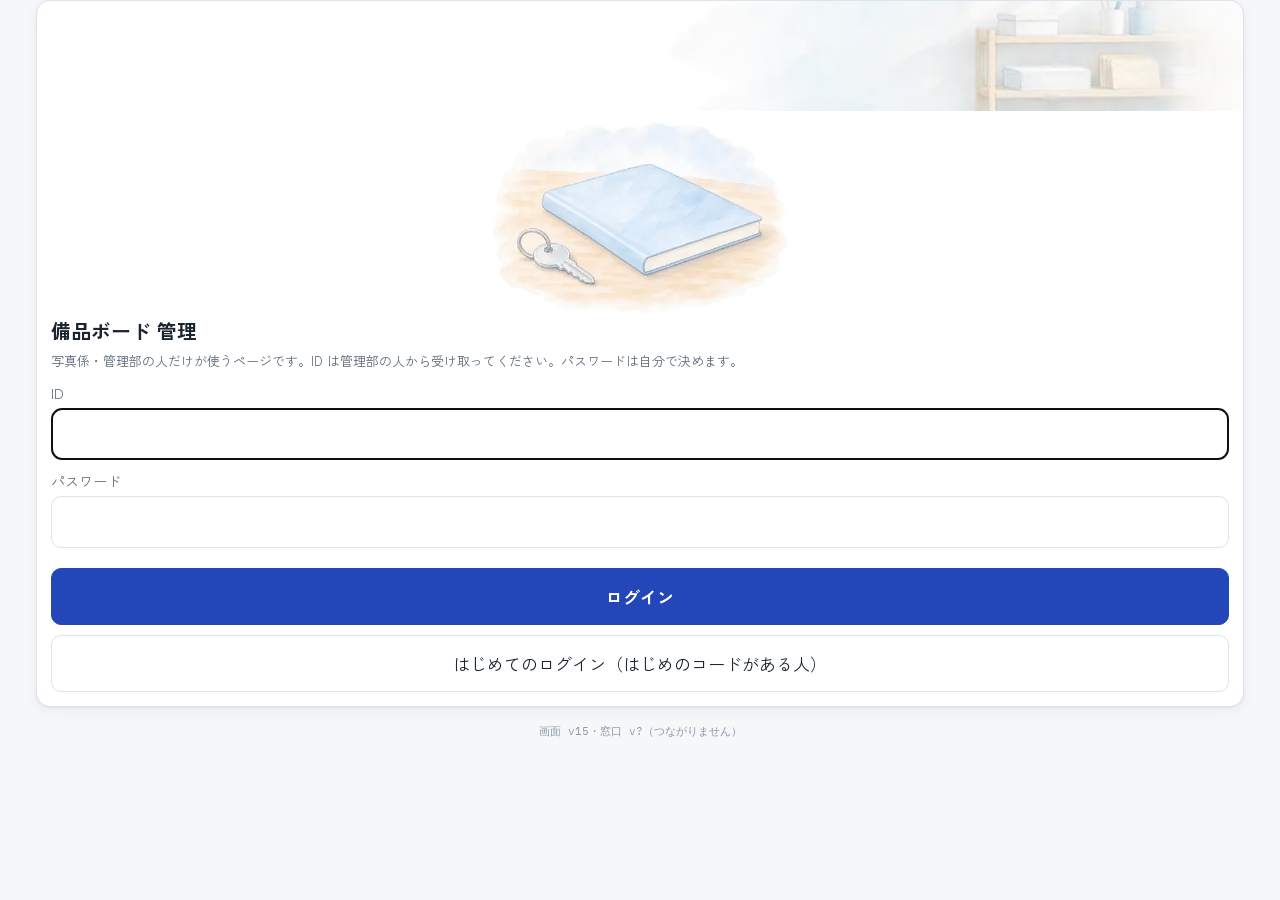
==== commit b799faf5: "v15: setup codes - users set their own password at first login Co-Authored-By: Claude Opus 5.5 <nore" ====
--- a/kanri.html
+++ b/kanri.html
@@ -230,10 +230,11 @@
       pic('img/head-kanri.webp', 'head-art'),
       pic('img/login.webp', 'scene'),
       el('h1', { text: '備品ボード 管理', style: 'font-size:20px;margin:0 0 4px' }),
-      el('div', { class: 'meta', text: '写真係・管理部の人だけが使うページです。ID とパスワードは管理している人から受け取ってください。' }),
+      el('div', { class: 'meta', text: '写真係・管理部の人だけが使うページです。ID は管理部の人から受け取ってください。パスワードは自分で決めます。' }),
       el('label', { for: 'uid', text: 'ID' }), id,
       el('label', { for: 'upw', text: 'パスワード' }), pw,
-      el('div', { style: 'height:12px' }), msg, el('div', { style: 'height:8px' }), go);
+      el('div', { style: 'height:12px' }), msg, el('div', { style: 'height:8px' }), go,
+      el('button', { class: 'btn wide', type: 'button', text: 'はじめてのログイン（はじめのコードがある人）', style: 'margin-top:10px', onclick: function () { firstView(id.value.trim()); } }));
     form.onsubmit = function (e) {
       e.preventDefault();
       if (!id.value.trim() || !pw.value) { msg.className = 'msg err'; msg.textContent = 'ID とパスワードを入れてください。'; return; }
@@ -246,6 +247,47 @@
     };
     show(note ? el('div', { class: 'msg err', text: note }) : null, form);
     id.focus();
+  }
+
+  /* はじめてのログイン：ID と「はじめのコード」（管理部から受け取った6桁）で、自分のパスワードを決める。
+     パスワードを忘れた時も、管理部に新しいコードを出してもらってここから決め直す */
+  function firstView(preId) {
+    document.getElementById('hd').hidden = true;
+    var id = el('input', { type: 'text', id: 'fid', autocomplete: 'username', autocapitalize: 'off', spellcheck: 'false', value: preId || '' });
+    var code = el('input', { type: 'text', id: 'fcode', inputmode: 'numeric', autocomplete: 'one-time-code', maxlength: '7', placeholder: '6桁の数字' });
+    var n1 = el('input', { type: 'password', id: 'fpw1', autocomplete: 'new-password', placeholder: '8文字以上' });
+    var n2 = el('input', { type: 'password', id: 'fpw2', autocomplete: 'new-password', placeholder: 'もう一度' });
+    var msg = el('div');
+    var go = el('button', { class: 'btn primary wide', type: 'submit', text: 'パスワードを決めてログイン' });
+    var form = el('form', { class: 'card' },
+      el('h1', { text: 'はじめてのログイン', style: 'font-size:20px;margin:0 0 4px' }),
+      el('div', { class: 'meta', text: '管理部の人から受け取った ID と「はじめのコード」（6桁）を入れて、自分のパスワードを決めてください。コードは1回だけ使えて、7日で使えなくなります。パスワードを忘れた時も、管理部に新しいコードを出してもらって、ここから決め直します。' }),
+      el('label', { for: 'fid', text: 'ID' }), id,
+      el('label', { for: 'fcode', text: 'はじめのコード' }), code,
+      el('label', { for: 'fpw1', text: '自分で決めるパスワード' }), n1,
+      el('label', { for: 'fpw2', text: 'パスワード（もう一度）' }), n2,
+      el('div', { class: 'meta', text: 'パスワードは、管理部の人にも見えません。メモする時は人に見られない所に。' }),
+      el('div', { style: 'height:8px' }), msg, el('div', { style: 'height:8px' }), go,
+      el('button', { class: 'btn wide', type: 'button', text: '← ふつうのログインに戻る', style: 'margin-top:10px', onclick: function () { loginView(); } }));
+    form.onsubmit = function (e) {
+      e.preventDefault();
+      msg.className = 'msg err';
+      var c = code.value.replace(/\s/g, '');
+      if (!id.value.trim() || !/^\d{6}$/.test(c)) { msg.textContent = 'ID と、6桁のはじめのコードを入れてください。'; return; }
+      if (n1.value.length < 8) { msg.textContent = 'パスワードは8文字以上にしてください。'; return; }
+      if (n1.value !== n2.value) { msg.textContent = 'パスワードが2回とも同じか確かめてください。'; return; }
+      go.disabled = true; go.textContent = '確かめています…'; msg.className = ''; msg.textContent = '';
+      var again = function (t) { msg.className = 'msg err'; msg.textContent = t; go.disabled = false; go.textContent = 'パスワードを決めてログイン'; };
+      call({ action: 'firstLogin', id: id.value.trim(), code: c, pw: n1.value }).then(function (r) {
+        if (!r.ok) return again(USER_ERR[r.error] || errText(r));
+        n1.value = n2.value = code.value = '';
+        S.sess = { token: r.token, user: r.user, exp: Date.now() + (r.expiresIn - 60) * 1000 };
+        saveSess(S.sess); start();
+        setTimeout(function () { toastMsg('パスワードを決めました。次からは ID とこのパスワードでログインします。'); }, 300);
+      }).catch(function () { again(errText(null)); });
+    };
+    show(form);
+    (preId ? code : id).focus();
   }
 
   function logout(expired) {
@@ -375,10 +417,28 @@
 
   /* ---------- 設定：利用者（アカウント）の発行・変更（管理部だけ） ---------- */
   var USER_ERR = { id: 'ID は英数字と . _ - で3〜30文字にしてください。', id_taken: 'その ID はもう使われています。', pw_short: 'パスワードは8文字以上にしてください。',
-    last_admin: '管理部が誰もいなくなるので、この変更はできません（ほかに管理部の人を先に足してください）。', unknown: 'その利用者が見つかりません。読み直してください。' };
+    last_admin: '管理部が誰もいなくなるので、この変更はできません（ほかに管理部の人を先に足してください）。', unknown: 'その利用者が見つかりません。読み直してください。',
+    code: 'ID かはじめのコードが違います。数字を確かめてください。', code_expired: 'はじめのコードの期限（7日）が切れています。管理部の人に新しいコードを出してもらってください。' };
+  function md(iso) { var t = new Date(iso); return (t.getMonth() + 1) + '/' + t.getDate(); }
+  function pwState(x) {
+    if (x.codeExp) return new Date(x.codeExp) < new Date() ? '・コードの期限切れ（出し直しが要る）' : '・はじめのコード待ち（' + md(x.codeExp) + ' まで）';
+    return x.hasPw ? '' : '・パスワード未設定';
+  }
+  /* 発行したコードを1回だけ大きく見せる（閉じると二度と出ない。GAS にもハッシュしか残らない） */
+  function codeView(name, id, code, exp, again) {
+    show(el('div', { class: 'card setsec' },
+      el('h2', { text: again ? name + ' さんの新しいはじめのコード' : name + ' さんの ID を発行しました', style: 'font-size:18px;margin:0' }),
+      el('div', { class: 'meta', text: '次の2つを本人に直接（口頭か手渡しのメモで）伝えてください。メールやチャットには残さないでください。' }),
+      el('div', { class: 'meta', text: 'ID' }), el('div', { text: id, style: 'font:700 22px var(--f-mono);letter-spacing:.04em' }),
+      el('div', { class: 'meta', text: 'はじめのコード' }), el('div', { text: code.slice(0, 3) + ' ' + code.slice(3), style: 'font:700 40px var(--f-mono);letter-spacing:.12em' }),
+      el('div', { class: 'msg', text: md(exp) + ' まで（7日間）、1回だけ使えます。本人がログインの画面の「はじめてのログイン」で ID とこのコードを入れ、自分のパスワードを決めます。' + (again ? '今のパスワードは、本人が新しいパスワードを決めるまで使えます。' : '') }),
+      el('div', { class: 'msg err', text: 'この画面を閉じると、コードは二度と出ません（分からなくなったら、もう一度出し直せます）。' }),
+      el('button', { class: 'btn primary wide', type: 'button', text: '伝えたので閉じる', onclick: function () { settingsView(); } })));
+    document.querySelectorAll('#tabs button').forEach(function (b) { b.setAttribute('aria-selected', 'false'); });
+  }
   function usersCard() {
     var box = el('div', { class: 'card setsec' }, el('h3', { text: '利用者（アカウント）' }),
-      el('div', { class: 'meta', text: '写真係・管理部の ID の発行と、役割・所属の変更、止める（使わない）ができます。パスワードは本人に直接伝えてください（メールやチャットに残さない）。' }));
+      el('div', { class: 'meta', text: '写真係・管理部の ID の発行と、役割・所属の変更、止める（使わない）ができます。パスワードは本人が決めます。発行すると「はじめのコード」（6桁）が出るので、ID と一緒に本人に直接伝えてください。' }));
     var list = el('div', { class: 'list' }, el('div', { class: 'empty', text: '読み込んでいます…' }));
     var add = el('button', { class: 'btn primary', type: 'button', text: '＋ 利用者を足す', style: 'align-self:flex-start', onclick: function () { userForm(null); } });
     box.append(add, list);
@@ -387,7 +447,7 @@
       S.users = r.users; S.roles = r.roles;
       list.replaceChildren.apply(list, r.users.map(function (x) {
         return el('button', { class: 'item', type: 'button', style: x.use ? null : 'opacity:.55', onclick: function () { userForm(x); } },
-          el('span', { class: 'nm' }, x.name, el('div', { class: 'meta', style: 'font-weight:400', text: x.id + (x.dept ? '・' + x.dept : '') + (x.hasPw ? '' : '・パスワード未設定') })),
+          el('span', { class: 'nm' }, x.name, el('div', { class: 'meta', style: 'font-weight:400', text: x.id + (x.dept ? '・' + x.dept : '') + pwState(x) })),
           el('span', { class: 'tag ' + (x.role === '管理部' ? 'doing' : 'has'), text: x.role }), !x.use && el('span', { class: 'tag none', text: '止めている' }));
       }));
     }).catch(function (e) { fail(e); });
@@ -401,17 +461,25 @@
     var fdept = f('uDept', '所属（表示だけ）', d.dept, '例：管理部');
     var frole = el('select', { id: 'uRole' }, (S.roles || ['管理部', '写真係']).map(function (r) { return el('option', { value: r, text: r + (r === '管理部' ? '（連絡の対応・備品・設定まで全部）' : '（写真の登録だけ）'), selected: d.role === r }); }));
     var fuse = el('input', { type: 'checkbox', id: 'uUse' }); fuse.checked = d.use !== false;
-    var fpw = f('uPw', isNew ? 'はじめのパスワード（8文字以上）' : 'パスワードを変える時だけ入れる（8文字以上）', '', '', 'password'); fpw[1].autocomplete = 'new-password';
+    var reset = isNew ? null : el('button', { class: 'btn', type: 'button', text: 'パスワードを作り直してもらう（新しいコードを出す）', style: 'align-self:flex-start' });
+    if (reset) reset.onclick = function () {
+      if (!confirm(d.name + ' さんに新しい「はじめのコード」を出します。本人が新しいパスワードを決めるまでは、今のパスワードも使えます。出しますか？')) return;
+      reset.disabled = true;
+      call({ action: 'userResetCode', id: d.id }).then(function (r) {
+        if (!r.ok) { reset.disabled = false; msg.className = 'msg err'; msg.textContent = USER_ERR[r.error] || errText(r); return; }
+        codeView(d.name, d.id, r.code, r.codeExp, true);
+      }).catch(function (e) { reset.disabled = false; fail(e); });
+    };
     var msg = el('div');
     var save = el('button', { class: 'btn primary wide', type: 'button', text: isNew ? 'この ID を発行する' : '保存する' });
     save.onclick = function () {
       msg.className = ''; msg.textContent = '';
       save.disabled = true;
-      call({ action: 'userSave', user: { isNew: isNew, id: fid[1].value.trim(), name: fname[1].value, dept: fdept[1].value, role: frole.value, use: fuse.checked }, pw: fpw[1].value }).then(function (r) {
-        fpw[1].value = '';
+      call({ action: 'userSave', user: { isNew: isNew, id: fid[1].value.trim(), name: fname[1].value, dept: fdept[1].value, role: frole.value, use: fuse.checked } }).then(function (r) {
         if (!r.ok) { save.disabled = false; msg.className = 'msg err'; msg.textContent = USER_ERR[r.error] || errText(r); return; }
+        if (isNew && r.code) return codeView(fname[1].value.trim(), fid[1].value.trim(), r.code, r.codeExp, false);
         settingsView();
-        setTimeout(function () { toastMsg(isNew ? 'ID を発行しました。パスワードは本人に直接伝えてください。' : '保存しました。'); }, 50);
+        setTimeout(function () { toastMsg('保存しました。'); }, 50);
       }).catch(function (e) { save.disabled = false; fail(e); });
     };
     var mine = S.sess && d.id === S.sess.user.id;
@@ -420,7 +488,9 @@
         el('h2', { text: isNew ? '利用者を足す（ID の発行）' : d.name + ' さんを直す', style: 'font-size:18px;margin:0' }),
         fid, fname, fdept, el('label', { for: 'uRole', text: '役割（できること）' }), frole,
         el('label', { style: 'display:flex;gap:8px;align-items:center;color:var(--ink)' }, fuse, '使う（外すと、すぐにログインできなくなります）'),
-        fpw,
+        isNew ? el('div', { class: 'meta', text: 'パスワードはここでは決めません。発行すると「はじめのコード」が出るので、本人がそれを使って自分で決めます。' })
+          : el('div', { class: 'meta', text: '状態：' + (pwState(d).replace(/^・/, '') || 'パスワード設定済み') }),
+        reset,
         mine ? el('div', { class: 'meta', text: '自分の役割を外す・止める時は、ほかに管理部の人が要ります。' }) : null,
         msg, save));
     document.querySelectorAll('#tabs button').forEach(function (b) { b.setAttribute('aria-selected', 'false'); });
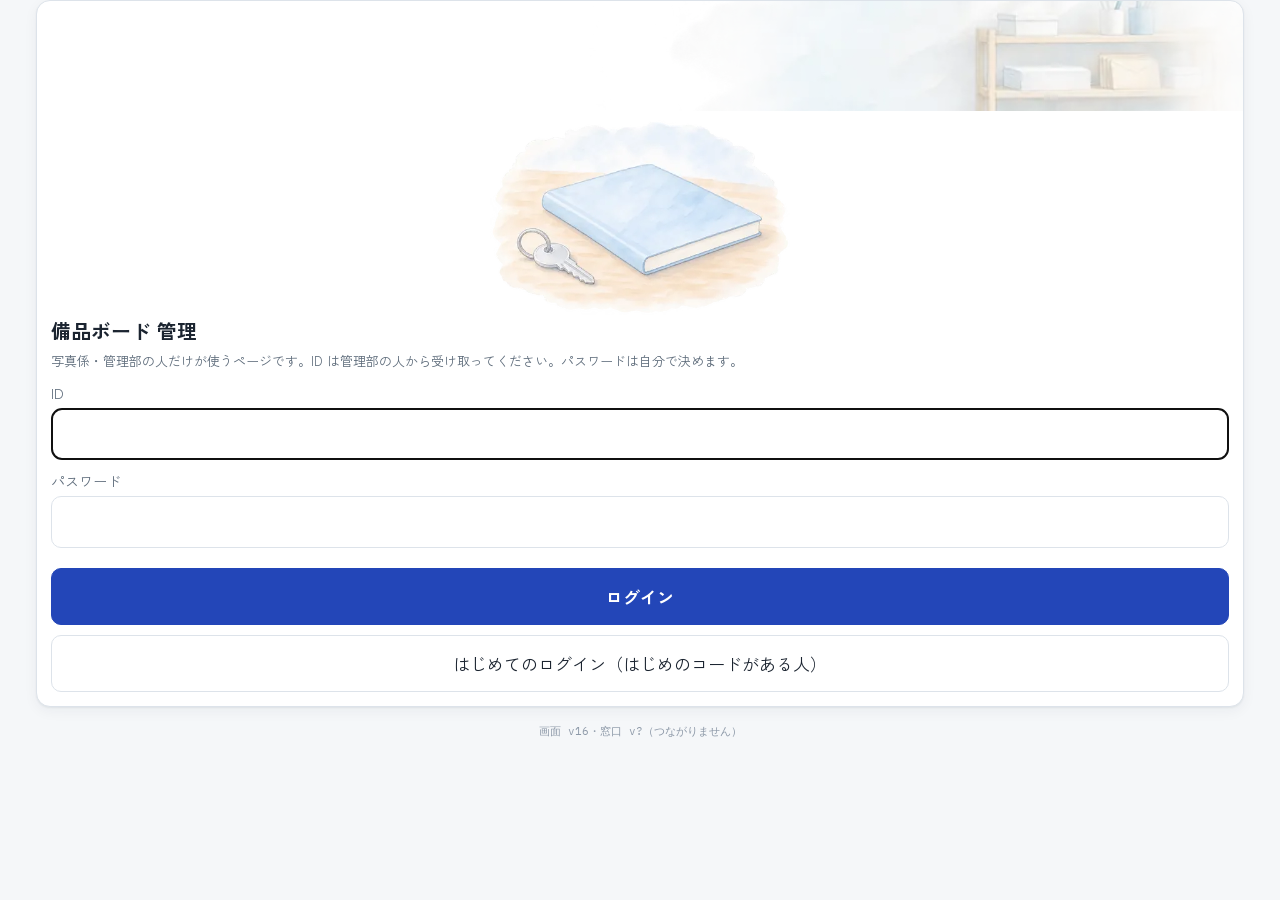
==== commit d5a1f2ba: "v16: delete stopped users from settings Co-Authored-By: Claude Opus 5.5 <noreply@anthropic.com>" ====
--- a/kanri.html
+++ b/kanri.html
@@ -418,6 +418,7 @@
   /* ---------- 設定：利用者（アカウント）の発行・変更（管理部だけ） ---------- */
   var USER_ERR = { id: 'ID は英数字と . _ - で3〜30文字にしてください。', id_taken: 'その ID はもう使われています。', pw_short: 'パスワードは8文字以上にしてください。',
     last_admin: '管理部が誰もいなくなるので、この変更はできません（ほかに管理部の人を先に足してください）。', unknown: 'その利用者が見つかりません。読み直してください。',
+    in_use: '使っている人は消せません。先に「使う」を外して保存してください。', self: '自分は消せません。',
     code: 'ID かはじめのコードが違います。数字を確かめてください。', code_expired: 'はじめのコードの期限（7日）が切れています。管理部の人に新しいコードを出してもらってください。' };
   function md(iso) { var t = new Date(iso); return (t.getMonth() + 1) + '/' + t.getDate(); }
   function pwState(x) {
@@ -461,6 +462,17 @@
     var fdept = f('uDept', '所属（表示だけ）', d.dept, '例：管理部');
     var frole = el('select', { id: 'uRole' }, (S.roles || ['管理部', '写真係']).map(function (r) { return el('option', { value: r, text: r + (r === '管理部' ? '（連絡の対応・備品・設定まで全部）' : '（写真の登録だけ）'), selected: d.role === r }); }));
     var fuse = el('input', { type: 'checkbox', id: 'uUse' }); fuse.checked = d.use !== false;
+    var del = isNew || d.use !== false || (S.sess && d.id === S.sess.user.id) ? null
+      : el('button', { class: 'btn', type: 'button', text: 'この利用者を消す', style: 'align-self:flex-start;color:var(--red,#c0392b)' });
+    if (del) del.onclick = function () {
+      if (!confirm(d.name + ' さん（' + d.id + '）を消します。パスワードも消え、元に戻せません（報告・写真の記録に残った名前はそのままです）。消しますか？')) return;
+      del.disabled = true;
+      call({ action: 'userDelete', id: d.id }).then(function (r) {
+        if (!r.ok) { del.disabled = false; msg.className = 'msg err'; msg.textContent = USER_ERR[r.error] || errText(r); return; }
+        settingsView();
+        setTimeout(function () { toastMsg(d.name + ' さんを消しました。'); }, 50);
+      }).catch(function (e) { del.disabled = false; fail(e); });
+    };
     var reset = isNew ? null : el('button', { class: 'btn', type: 'button', text: 'パスワードを作り直してもらう（新しいコードを出す）', style: 'align-self:flex-start' });
     if (reset) reset.onclick = function () {
       if (!confirm(d.name + ' さんに新しい「はじめのコード」を出します。本人が新しいパスワードを決めるまでは、今のパスワードも使えます。出しますか？')) return;
@@ -489,8 +501,9 @@
         fid, fname, fdept, el('label', { for: 'uRole', text: '役割（できること）' }), frole,
         el('label', { style: 'display:flex;gap:8px;align-items:center;color:var(--ink)' }, fuse, '使う（外すと、すぐにログインできなくなります）'),
         isNew ? el('div', { class: 'meta', text: 'パスワードはここでは決めません。発行すると「はじめのコード」が出るので、本人がそれを使って自分で決めます。' })
-          : el('div', { class: 'meta', text: '状態：' + (pwState(d).replace(/^・/, '') || 'パスワード設定済み') }),
+          : el('div', { class: 'meta', text: '状態：' + (pwState(d).replace(/^・/, '') || 'パスワード設定済み') + (d.use === false ? '・止めている（消せます）' : '') }),
         reset,
+        del,
         mine ? el('div', { class: 'meta', text: '自分の役割を外す・止める時は、ほかに管理部の人が要ります。' }) : null,
         msg, save));
     document.querySelectorAll('#tabs button').forEach(function (b) { b.setAttribute('aria-selected', 'false'); });
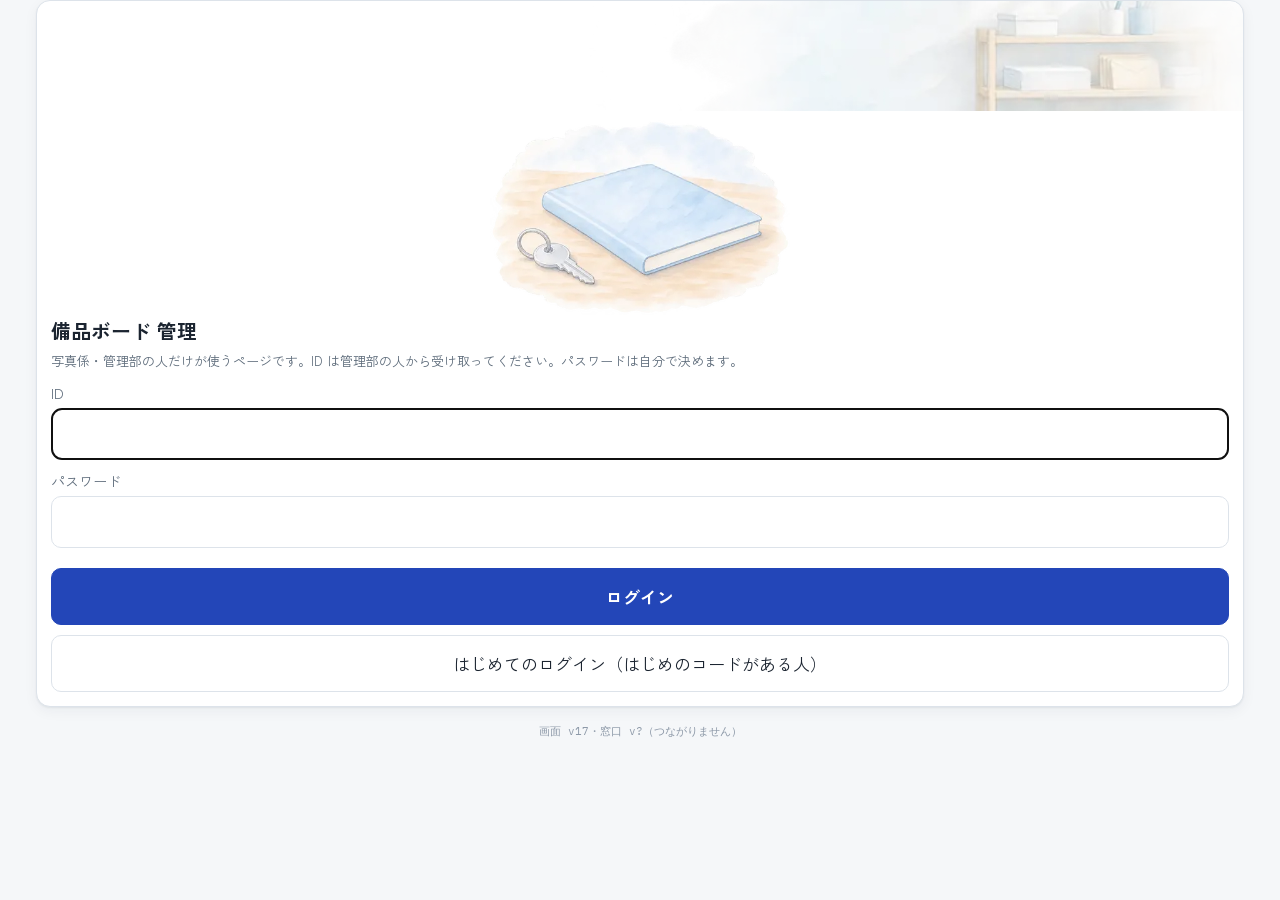
==== commit d98c74fb: "v17: review fixes (security, robustness, usability) Co-Authored-By: Claude Opus 5.5 <noreply@anthrop" ====
--- a/kanri.html
+++ b/kanri.html
@@ -205,12 +205,15 @@
     var ctl = 'AbortController' in window ? new AbortController() : null;
     var timer = setTimeout(function () { if (ctl) ctl.abort(); }, 30000);
     if (S.sess) body.t = S.sess.token;
+    var at = S.seq;   // 失敗した時に、もう別の画面に移っていたら、その画面を消さない（fail を見る）
     return fetch(API, { method: 'POST', redirect: 'follow', headers: { 'Content-Type': 'text/plain;charset=utf-8' }, body: JSON.stringify(body), signal: ctl ? ctl.signal : undefined })
       .then(function (r) { return r.json(); })
       .then(function (r) { if (r && r.error === 'auth') { logout(true); throw { handled: true }; } return r; })
+      .catch(function (e) { if (e && typeof e === 'object' && !e.handled) { try { e.seq = at; } catch (x) {} } throw e; })
       .finally(function () { clearTimeout(timer); });
   }
   var ERR = { login: 'ID かパスワードが違います。', locked: '続けて間違えたため、15分止めています。時間をおいて試してください。', role: 'この役割ではできない操作です。',
+    name: '名前を入れてください。', in_use: '使っている人は消せません。', self: '自分は消せません。',
     too_large: '写真が大き過ぎます。', input: '入力を確かめてください。', config: '報告ページのURLがスプレッドシートに設定されていません。', photo: '写真を読めませんでした。別の写真で試してください。', unknown: '見つかりませんでした。一覧を読み直してください。', busy: '混み合っています。もう一度押してください。' };
   function errText(r) {
     if (r && ERR[r.error]) return ERR[r.error];
@@ -242,6 +245,7 @@
       call({ action: 'login', id: id.value.trim(), pw: pw.value }).then(function (r) {
         if (!r.ok) { msg.className = 'msg err'; msg.textContent = errText(r); go.disabled = false; go.textContent = 'ログイン'; return; }
         S.sess = { token: r.token, user: r.user, exp: Date.now() + (r.expiresIn - 60) * 1000 };
+        S.tab = null; S.meChecked = false;   // 前に使っていた人のタブではなく、この人の役割の最初のタブで開く
         saveSess(S.sess); pw.value = ''; start();
       }).catch(function () { msg.className = 'msg err'; msg.textContent = errText(null); go.disabled = false; go.textContent = 'ログイン'; });
     };
@@ -282,6 +286,7 @@
         if (!r.ok) return again(USER_ERR[r.error] || errText(r));
         n1.value = n2.value = code.value = '';
         S.sess = { token: r.token, user: r.user, exp: Date.now() + (r.expiresIn - 60) * 1000 };
+        S.tab = null; S.meChecked = false;
         saveSess(S.sess); start();
         setTimeout(function () { toastMsg('パスワードを決めました。次からは ID とこのパスワードでログインします。'); }, 300);
       }).catch(function () { again(errText(null)); });
@@ -292,7 +297,7 @@
 
   function logout(expired) {
     if (S.sess && !expired) call({ action: 'logout' }).catch(function () {});
-    S.sess = null; clearSess();
+    S.sess = null; S.tab = null; S.meChecked = false; clearSess();
     try { Object.keys(localStorage).filter(function (k) { return k.indexOf('bihin.c.') === 0; }).forEach(function (k) { localStorage.removeItem(k); }); } catch (e) {}
     loginView(expired ? 'ログインの期限が切れました。もう一度ログインしてください。' : null);
   }
@@ -307,14 +312,21 @@
   document.getElementById('gear').onclick = function () { settingsView(); };
 
   /* ---------- お知らせ（現場ナビと同じ。version.js の BIHIN_NEWS。読んでいない分があればボタンに印） ---------- */
-  var NEWS = window.BIHIN_NEWS || [];
+  // 写真係には、写真係にも関係する物（to: 'all'）だけを出す。管理部には全部
+  function newsList() { var all = window.BIHIN_NEWS || []; var admin = S.sess && S.sess.user.role === '管理部'; return all.filter(function (n) { return admin || n.to === 'all'; }); }
   function newsKey(n) { return n.date + '|' + n.text.slice(0, 20); }
   function unreadNews() {
     var seen = {};
     try { (JSON.parse(localStorage.getItem('bihin.news.seen') || '[]')).forEach(function (k) { seen[k] = 1; }); } catch (e) {}
-    return NEWS.filter(function (n) { return !seen[newsKey(n)]; });
-  }
-  function markNewsRead() { try { localStorage.setItem('bihin.news.seen', JSON.stringify(NEWS.map(newsKey))); } catch (e) {} }
+    return newsList().filter(function (n) { return !seen[newsKey(n)]; });
+  }
+  function markNewsRead() {
+    try {
+      var seen = JSON.parse(localStorage.getItem('bihin.news.seen') || '[]');
+      newsList().forEach(function (n) { var k = newsKey(n); if (seen.indexOf(k) < 0) seen.push(k); });
+      localStorage.setItem('bihin.news.seen', JSON.stringify(seen));
+    } catch (e) {}
+  }
   function drawNewsDot() { document.getElementById('newsDot').hidden = !unreadNews().length; }
   document.getElementById('news').onclick = function () { newsView('feature'); };
   /* お知らせは画面を移らず、上に重ねて出す（2026-11-15 木村さん）。外を押すか × か Esc で閉じる */
@@ -327,7 +339,7 @@
       return el('button', { class: 'chip' + (type === t[0] ? ' on' : ''), type: 'button', onclick: function () { newsView(t[0]); } }, t[1], cnt(t[0]) ? el('span', { class: 'cn', text: '新 ' + cnt(t[0]) }) : null);
     }));
     var isNew = {}; unread.forEach(function (n) { isNew[newsKey(n)] = 1; });
-    var xs = NEWS.filter(function (n) { return n.type === type; });
+    var xs = newsList().filter(function (n) { return n.type === type; });
     var close = el('button', { class: 'ibtn', type: 'button', 'aria-label': '閉じる', text: '×', style: 'font-size:20px', onclick: closeNews });
     var panel = el('div', { class: 'popPanel', role: 'dialog', 'aria-modal': 'true', 'aria-label': 'お知らせ' },
       el('div', { class: 'row', style: 'flex-wrap:nowrap' }, el('h2', { text: 'お知らせ', style: 'font-size:18px;margin:0;flex:1' }),
@@ -433,7 +445,7 @@
       el('div', { class: 'meta', text: 'ID' }), el('div', { text: id, style: 'font:700 22px var(--f-mono);letter-spacing:.04em' }),
       el('div', { class: 'meta', text: 'はじめのコード' }), el('div', { text: code.slice(0, 3) + ' ' + code.slice(3), style: 'font:700 40px var(--f-mono);letter-spacing:.12em' }),
       el('div', { class: 'msg', text: md(exp) + ' まで（7日間）、1回だけ使えます。本人がログインの画面の「はじめてのログイン」で ID とこのコードを入れ、自分のパスワードを決めます。' + (again ? '今のパスワードは、本人が新しいパスワードを決めるまで使えます。' : '') }),
-      el('div', { class: 'msg err', text: 'この画面を閉じると、コードは二度と出ません（分からなくなったら、もう一度出し直せます）。' }),
+      el('div', { class: 'msg err', text: 'この画面を閉じると、このコードはもう見られません。分からなくなったら、新しいコードを出せます。' }),
       el('button', { class: 'btn primary wide', type: 'button', text: '伝えたので閉じる', onclick: function () { settingsView(); } })));
     document.querySelectorAll('#tabs button').forEach(function (b) { b.setAttribute('aria-selected', 'false'); });
   }
@@ -463,7 +475,7 @@
     var frole = el('select', { id: 'uRole' }, (S.roles || ['管理部', '写真係']).map(function (r) { return el('option', { value: r, text: r + (r === '管理部' ? '（連絡の対応・備品・設定まで全部）' : '（写真の登録だけ）'), selected: d.role === r }); }));
     var fuse = el('input', { type: 'checkbox', id: 'uUse' }); fuse.checked = d.use !== false;
     var del = isNew || d.use !== false || (S.sess && d.id === S.sess.user.id) ? null
-      : el('button', { class: 'btn', type: 'button', text: 'この利用者を消す', style: 'align-self:flex-start;color:var(--red,#c0392b)' });
+      : el('button', { class: 'btn', type: 'button', text: 'この利用者を消す', style: 'align-self:flex-start;margin-top:28px;color:#c0392b;border-color:#e3a5a0' });
     if (del) del.onclick = function () {
       if (!confirm(d.name + ' さん（' + d.id + '）を消します。パスワードも消え、元に戻せません（報告・写真の記録に残った名前はそのままです）。消しますか？')) return;
       del.disabled = true;
@@ -486,6 +498,7 @@
     var save = el('button', { class: 'btn primary wide', type: 'button', text: isNew ? 'この ID を発行する' : '保存する' });
     save.onclick = function () {
       msg.className = ''; msg.textContent = '';
+      if (!isNew && d.use !== false && !fuse.checked && !confirm(d.name + ' さんを止めます。すぐにログインできなくなります。よいですか？')) return;
       save.disabled = true;
       call({ action: 'userSave', user: { isNew: isNew, id: fid[1].value.trim(), name: fname[1].value, dept: fdept[1].value, role: frole.value, use: fuse.checked } }).then(function (r) {
         if (!r.ok) { save.disabled = false; msg.className = 'msg err'; msg.textContent = USER_ERR[r.error] || errText(r); return; }
@@ -528,7 +541,9 @@
       call({ action: 'myPw', cur: cur.value, pw: n1.value }).then(function (r) {
         go.disabled = false; cur.value = n1.value = n2.value = '';
         if (!r.ok) { msg.textContent = r.error === 'pw_wrong' ? '今のパスワードが違います。' : USER_ERR[r.error] || errText(r); return; }
-        msg.className = 'msg ok'; msg.textContent = 'パスワードを変えました。';
+        // 変えると前の通行証は使えなくなる（ほかの端末はログインし直し）。この端末は新しい通行証に替える
+        if (r.token) { S.sess = { token: r.token, user: r.user, exp: Date.now() + (r.expiresIn - 60) * 1000 }; saveSess(S.sess); }
+        msg.className = 'msg ok'; msg.textContent = 'パスワードを変えました。ほかの端末では、ログインし直しになります。';
       }).catch(function (e) { go.disabled = false; fail(e); });
     };
     return el('div', { class: 'card setsec' }, el('h3', { text: '自分のパスワードを変える' }), cur, n1, n2, msg, go);
@@ -606,17 +621,32 @@
     var isOut = t.kind === 'out';
     var cls = t.done ? 'has' : t.state === '対応中' ? 'doing' : 'open';
     var ops = el('div', { class: 'row', style: 'margin-top:8px' });
-    function act(body, label, btn) {
+    // 状態を変えたら、上に「元に戻す」を数秒出す（押し間違えても戻せるように。確かめる画面より手間が少ない）
+    function act(body, label, btn, text) {
       btn.disabled = true;
       call(body).then(function (r) {
         if (!r.ok) { btn.disabled = false; return alert(errText(r)); }
-        tasksView(el('div', { class: 'msg ok', text: (t.title || '') + ' を「' + label + '」にしました。' }));
+        var note = el('div', { class: 'msg ok row', style: 'gap:8px' }, el('span', { style: 'flex:1', text: text || (t.title || '') + ' を「' + label + '」にしました。' }));
+        if (body.state && body.state !== t.state) {
+          var undo = el('button', { class: 'btn small', type: 'button', text: '元に戻す' });
+          undo.onclick = function () {
+            undo.disabled = true;
+            call({ action: body.action, id: t.id, state: t.state }).then(function (x) {
+              if (!x.ok) { undo.disabled = false; return alert(errText(x)); }
+              tasksView(el('div', { class: 'msg ok', text: (t.title || '') + ' を「' + t.state + '」に戻しました。' }));
+            }).catch(function (e) { undo.disabled = false; fail(e); });
+          };
+          note.append(undo);
+          setTimeout(function () { if (undo.isConnected && !undo.disabled) undo.remove(); }, 8000);
+        }
+        tasksView(note);
       }).catch(function (e) { btn.disabled = false; fail(e); });
     }
     function b(label, cls2, body) { var x = el('button', { class: 'btn small' + (cls2 ? ' ' + cls2 : ''), type: 'button', text: label }); x.onclick = function () { act(body, label.replace('にする', '').replace('に戻す', ''), x); }; return x; }
     if (isOut) {
       if (!t.done && t.state !== '対応中') ops.append(b('対応中にする', '', { action: 'setState', id: t.id, state: '対応中' }));
       if (!t.done) ops.append(b('補充済みにする', 'done', { action: 'setState', id: t.id, state: '補充済み' }));
+      else ops.append(b('未対応に戻す', '', { action: 'setState', id: t.id, state: '未対応' }));
     } else {
       if (!t.done && t.state !== '対応中') ops.append(b('対応中にする', '', { action: 'setWantState', id: t.id, state: '対応中' }));
       if (!t.done) ops.append(b('完了にする', 'done', { action: 'setWantState', id: t.id, state: '完了' }));
@@ -625,7 +655,7 @@
       rb.onclick = function () {
         var inp = el('input', { type: 'text', maxlength: '300', placeholder: '返信（例：明日届きます）', 'aria-label': '返信' });
         var send = el('button', { class: 'btn small primary', type: 'button', text: '送る' });
-        send.onclick = function () { if (inp.value.trim()) act({ action: 'reply', id: t.id, text: inp.value }, '返信済み', send); };
+        send.onclick = function () { if (inp.value.trim()) act({ action: 'reply', id: t.id, text: inp.value }, '', send, '返信を送りました。頼んだ人は「ほしい！」のページで見られます。'); };
         rb.replaceWith(el('div', { class: 'row', style: 'flex-wrap:nowrap;width:100%' }, inp, send));
         inp.focus();
       };
@@ -669,7 +699,7 @@
             el('span', { class: 'spk ' + (n ? 'todo' : s.soon ? 'warn' : '') }, s.id, n ? el('span', { class: 'smN', text: String(n) }) : null),
             el('span', { class: 'nm' }, s.name, el('div', { class: 'meta', style: 'font-weight:400', text: s.lastRefill ? '前回の補充 ' + fmt(s.lastRefill).split(' ')[0] + '・' + s.lastRefillItem : 'まだ補充の記録がありません' })),
             n ? el('span', { class: 'meta', style: 'text-align:right', text: [s.out && '在庫切れ ' + s.out, s.req && 'ほしい！ ' + s.req].filter(Boolean).join('・') })
-              : s.soon ? el('span', { class: 'tag doing', text: 'そろそろ ' + s.soon }) : el('span', { class: 'meta', text: s.items.length + '品目' }));
+              : s.soon ? el('span', { class: 'tag doing', text: 'そろそろ ' + s.soon }) : el('span', { class: 'meta', text: s.items.length + '品' }));
         })))));
     }
   }
@@ -698,7 +728,7 @@
     });
     return el('div', {}, wrap, el('div', { class: 'row', style: 'gap:12px;margin-top:4px' },
       el('span', { class: 'meta' }, el('span', { class: 'dot out' }), '依頼あり（数字は在庫切れ＋ほしい！の件数）'),
-      el('span', { class: 'meta' }, el('span', { class: 'dot soon' }), 'そろそろ'),
+      el('span', { class: 'meta' }, el('span', { class: 'dot soon' }), 'そろそろ（いつもの間隔なら、もうすぐ切れる）'),
       el('span', { class: 'meta' }, el('span', { class: 'dot ok' }), '問題なし')));
   }
 
@@ -717,46 +747,10 @@
       })) : el('div', { class: 'empty', text: 'この置き場所の備品は、まだ登録されていません。' }));
   }
 
-  function fail(e) { if (!e || !e.handled) show(el('div', { class: 'msg err', text: errText(null) })); }
-
-  /* ---------- 管理部：ほしい！ ---------- */
-  var WSTATE = { '未対応': 'open', '対応中': 'doing', '完了': 'has' };
-  function wantsView(flash) {
-    show(el('div', { class: 'empty', text: 'リクエストを読み込んでいます…' }));
-    call({ action: 'wantsAdmin' }).then(function (r) {
-      if (!r.ok) return show(el('div', { class: 'msg err', text: errText(r) }));
-      var head = el('div', { class: 'row' }, el('div', { class: 'meta', style: 'flex:1', text: 'ほしい！ ' + r.wants.length + '件（完了は60日まで出します）' }),
-        el('button', { class: 'btn small', type: 'button', text: '読み直す', onclick: function () { wantsView(); } }));
-      if (!r.wants.length) return show(flash, head, pic('img/empty-reports.webp', 'scene'), el('div', { class: 'empty', text: 'いま出ているリクエストはありません。' }));
-      show.apply(null, [flash, head].concat(r.wants.map(wantCard)));
-    }).catch(fail);
-  }
-  function wantCard(w) {
-    var inp = el('input', { type: 'text', maxlength: '300', placeholder: '返信（例：明日届きます）', 'aria-label': '返信' });
-    var send = el('button', { class: 'btn', type: 'button', text: '返信' });
-    send.onclick = function () {
-      if (!inp.value.trim()) return;
-      send.disabled = true;
-      call({ action: 'reply', id: w.id, text: inp.value }).then(function (r) {
-        if (!r.ok) { send.disabled = false; return alert(errText(r)); }
-        wantsView(el('div', { class: 'msg ok', text: '返信しました。リクエストした人は「ほしい！」のページで見られます。' }));
-      }).catch(function (e) { send.disabled = false; fail(e); });
-    };
-    function st(state) {
-      return el('button', { class: 'btn small', type: 'button', text: state === '未対応' ? '未対応に戻す' : state + 'にする', onclick: function (ev) {
-        ev.target.disabled = true;
-        call({ action: 'setWantState', id: w.id, state: state }).then(function (r) {
-          if (!r.ok) { ev.target.disabled = false; return alert(errText(r)); }
-          wantsView(el('div', { class: 'msg ok', text: '「' + state + '」にしました。' }));
-        }).catch(fail);
-      } });
-    }
-    var ops = el('div', { class: 'row', style: 'margin-top:8px' }, w.state !== '対応中' && w.state !== '完了' && st('対応中'), w.state !== '完了' && st('完了'), w.state === '完了' && st('未対応'));
-    return el('div', { class: 'card rep' },
-      el('div', { class: 'row' }, el('span', { class: 'tag ' + (WSTATE[w.state] || 'open'), text: w.state }), el('span', { class: 'meta', text: fmt(w.at) + (w.name ? '・' + w.name : '') + (w.itemName ? '・' + w.itemName : '') })),
-      el('h2', { text: w.text }),
-      w.replies.map(function (x) { return el('div', { class: 'meta', style: 'border-left:3px solid var(--blue);padding-left:8px;margin:4px 0', text: x.text + '　— ' + x.by + '・' + fmt(x.at) }); }),
-      el('div', { class: 'row', style: 'margin-top:8px;flex-wrap:nowrap' }, inp, send), ops);
+  function fail(e) {
+    if (e && e.handled) return;
+    if (e && e.seq != null && e.seq !== S.seq) return;   // 前の画面の問い合わせが遅れて失敗した時は、今の画面をそのままにする
+    show(el('div', { class: 'msg err', text: errText(null) }));
   }
 
   /* ---------- 管理部：備品・置き場所・通知先・QR ---------- */
@@ -785,8 +779,7 @@
           pic(catArt(it), 'th'), el('span', { class: 'nm', text: it.name }),
           el('span', { class: 'meta', text: (it.spot || '—') + '・' + it.code }), !it.use && el('span', { class: 'tag none', text: '使わない' }));
       }));
-      show(flash, el('div', { class: 'row' }, add, qr, open), list,
-        el('div', { class: 'meta', text: '置き場所の名前・通知メールの送り先は、右上の歯車（設定）に移しました。' }));
+      show(flash, el('div', { class: 'row' }, add, qr, open), list);
     }).catch(fail);
   }
 
@@ -795,10 +788,15 @@
     function f(id, label, val, ph) { var i = el('input', { type: 'text', id: id, value: val || '', placeholder: ph || '' }); return [el('label', { for: id, text: label }), i]; }
     var n = f('fName', '名前（必須）', d.name, '例：ボールペン（黒）');
     var s = f('fSpec', '仕様・サイズ', d.spec, '例：0.7mm／10本入り');
-    var c = f('fCat', '分類', d.category, '例：筆記具');
-    var cats = Array.from(new Set((S.adminItems || []).map(function (x) { return x.category; }).filter(Boolean)));
-    c[1].setAttribute('list', 'catList');
-    var dl = el('datalist', { id: 'catList' }, cats.map(function (x) { return el('option', { value: x }); }));
+    // 分類は今ある物から選ぶ（「筆記具」と「筆記用具」のように増えないように）。無い時だけ「新しい分類」で書く
+    var cats = Array.from(new Set((S.adminItems || []).map(function (x) { return x.category; }).filter(Boolean))).sort(function (a, b) { return a.localeCompare(b, 'ja'); });
+    var catSel = el('select', { id: 'fCatSel' }, el('option', { value: '', text: '（選ぶ）' }), cats.map(function (x) { return el('option', { value: x, text: x, selected: d.category === x }); }), el('option', { value: '__new', text: '＋ 新しい分類を書く' }));
+    var catNew = el('input', { type: 'text', id: 'fCat', placeholder: '新しい分類（例：筆記具）', hidden: true, value: d.category && cats.indexOf(d.category) < 0 ? d.category : '' });
+    if (d.category && cats.indexOf(d.category) < 0) { catSel.value = '__new'; catNew.hidden = false; }
+    catSel.onchange = function () { catNew.hidden = catSel.value !== '__new'; if (!catNew.hidden) catNew.focus(); };
+    var c = [el('label', { for: 'fCatSel', text: '分類' }), el('div', {}, catSel, catNew)];
+    Object.defineProperty(c[1], 'value', { get: function () { return catSel.value === '__new' ? catNew.value : catSel.value; } });
+    var dl = null;
     var sp = el('select', { id: 'fSpot' }, el('option', { value: '', text: '未設定' }), S.spots.map(function (x) { return el('option', { value: x.id, text: x.id + '．' + x.name, selected: d.spot === x.id }); }));
     var nt = f('fNote', '置き場所の補足', d.placeNote, '例：2段目・左の箱');
     var use = el('input', { type: 'checkbox', id: 'fUse' }); use.checked = d.use !== false;
@@ -892,37 +890,6 @@
     });
   }
 
-  /* ---------- 管理部：報告 ---------- */
-  function reportsView(flash) {
-    show(el('div', { class: 'empty', text: '報告を読み込んでいます…' }));
-    call({ action: 'reports' }).then(function (r) {
-      if (!r.ok) return show(el('div', { class: 'msg err', text: errText(r) }));
-      var head = el('div', { class: 'row' }, el('div', { class: 'meta', style: 'flex:1', text: '未対応・対応中 ' + r.reports.length + '件（補充済みは出しません）' }),
-        el('button', { class: 'btn small', type: 'button', text: '読み直す', onclick: function () { reportsView(); } }));
-      if (!r.reports.length) return show(flash, head, pic('img/empty-reports.webp', 'scene'), el('div', { class: 'empty', text: 'いま出ている報告はありません。', style: 'padding-top:4px' }));
-      show.apply(null, [flash, head].concat(r.reports.map(repCard)));
-    }).catch(function (e) { if (!e || !e.handled) show(el('div', { class: 'msg err', text: errText(null) })); });
-  }
-
-  function repCard(x) {
-    var doing = x.state === '対応中';
-    var ops = el('div', { class: 'ops' });
-    function act(state, btn) {
-      btn.disabled = true;
-      call({ action: 'setState', id: x.id, state: state }).then(function (r) {
-        if (!r.ok) { btn.disabled = false; return alert(errText(r)); }
-        reportsView(el('div', { class: 'msg ok', text: x.name + ' を「' + state + '」にしました。' }));
-      }).catch(function (e) { btn.disabled = false; if (!e || !e.handled) alert(errText(null)); });
-    }
-    if (!doing) { var b1 = el('button', { class: 'btn', type: 'button', text: '対応中にする' }); b1.onclick = function () { act('対応中', b1); }; ops.append(b1); }
-    var b2 = el('button', { class: 'btn done', type: 'button', text: '補充済みにする' }); b2.onclick = function () { act('補充済み', b2); }; ops.append(b2);
-    return el('div', { class: 'card rep' },
-      el('div', { class: 'row' }, el('span', { class: 'tag ' + (doing ? 'doing' : 'open'), text: x.state }), el('span', { class: 'meta', text: x.code })),
-      el('h2', { text: x.name }),
-      el('div', { class: 'meta', text: [x.place && '置き場所：' + x.place, fmt(x.since) + ' から・' + x.count + '人', doing && x.by ? '対応：' + x.by : ''].filter(Boolean).join('　') }),
-      ops);
-  }
-
   /* ---------- 写真係：写真 ---------- */
   function photosView() {
     show(el('div', { class: 'empty', text: '備品を読み込んでいます…' }));
@@ -940,11 +907,14 @@
     var count = el('div', { class: 'meta' });   // 件数は一覧の外（中に入れると PC で左上の1枠を取ってしまう）
     function fill() {
       var k = S.q.trim().toLowerCase();
-      var xs = S.items.filter(function (it) { return !k || (it.name + ' ' + it.code).toLowerCase().indexOf(k) >= 0; });
-      count.textContent = '写真が無い備品：' + S.items.filter(function (it) { return !it.hasPhoto; }).length + '件';
+      var xs = S.items.filter(function (it) { return !k || (it.name + ' ' + it.code).toLowerCase().indexOf(k) >= 0; })
+        .sort(function (a, b) { return (a.hasPhoto - b.hasPhoto) || a.code.localeCompare(b.code); });   // 写真なし（やること）を先に
+      count.textContent = '写真が無い備品：' + S.items.filter(function (it) { return !it.hasPhoto; }).length + '件（上に並べています）';
       list.replaceChildren.apply(list, xs.map(function (it) {
+        var th = pic(catArt(it), 'th');
+        if (it.hasPhoto) thumb(th, it.code);   // 写真ありは小さな写真を出す（登録できたかを一覧で確かめられるように）
         return el('button', { class: 'item', type: 'button', onclick: function () { photoView(it); } },
-          pic(catArt(it), 'th'),
+          th,
           el('span', { class: 'nm', text: it.name }), el('span', { class: 'meta', text: it.code }),
           el('span', { class: 'tag ' + (it.hasPhoto ? 'has' : 'none'), text: it.hasPhoto ? '写真あり' : '写真なし' }));
       }));
@@ -954,23 +924,44 @@
     show(q, count, list);
   }
 
+  /* 写真係の一覧の小さな写真。一度に聞くのは3枚まで。読んだ物は覚えておく */
+  var thumbs = {}, tq = [], tRun = 0;
+  function thumb(img, code) {
+    if (thumbs[code]) { img.src = thumbs[code]; return; }
+    tq.push([img, code]); tPump();
+  }
+  function tPump() {
+    while (tRun < 3 && tq.length) {
+      (function (x) {
+        if (thumbs[x[1]]) { x[0].src = thumbs[x[1]]; return; }
+        tRun++;
+        call({ action: 'photo', i: x[1] }).then(function (r) { if (r.ok && r.photo) { thumbs[x[1]] = r.photo; x[0].src = r.photo; } })
+          .catch(function () {}).then(function () { tRun--; tPump(); });
+      })(tq.shift());
+    }
+  }
+
   function photoView(it, flash) {
+    var picked = false;   // 写真を選んだ後に、前の写真の読み込みが遅れて届いても、見本を戻さない
     var ph = it.hasPhoto ? el('div', { class: 'ph' }, el('span', { text: '写真を読み込んでいます…' }))
       : el('div', { class: 'ph art' }, pic(catArt(it)));
     if (it.hasPhoto) call({ action: 'photo', i: it.code }).then(function (r) {
-      if (r.ok && r.photo) ph.replaceChildren(el('img', { src: r.photo, alt: '' }));
+      if (r.ok && r.photo && !picked) ph.replaceChildren(el('img', { src: r.photo, alt: '' }));
     }).catch(function () {});
     // capture を付けるとカメラしか開かない端末があるので付けない（カメラ・写真・ファイルを選ぶ画面が出る）
     var file = el('input', { type: 'file', accept: 'image/*', hidden: true });
     var preview = null, msg = el('div');
+    var noPhoto = it.hasPhoto ? null : el('div', { class: 'meta', style: 'text-align:center;margin-top:4px', text: 'まだ写真がありません（絵は分類の目安）' });
     var pick = el('button', { class: 'btn wide', type: 'button', text: it.hasPhoto ? 'カメラで撮り直す・写真を選ぶ' : 'カメラで撮る・写真を選ぶ', onclick: function () { file.click(); } });
     var save = el('button', { class: 'btn primary wide', type: 'button', text: 'この写真で登録する', hidden: true });
     file.onchange = function () {
       var f = file.files[0]; if (!f) return;
       msg.className = 'meta'; msg.textContent = '写真を整えています…';
       shrink(f, 640, 0.8).then(function (data) {
-        preview = data; ph.replaceChildren(el('img', { src: data, alt: '' }));
-        save.hidden = false; msg.textContent = '備品だけが写っているか確かめてから登録してください（人・書類・画面が写り込んだ物は使わない）。';
+        preview = data; picked = true; ph.replaceChildren(el('img', { src: data, alt: '' }));
+        if (noPhoto) noPhoto.textContent = '選んだ写真です。まだ登録していません。';
+        save.hidden = false; msg.textContent = '備品だけが写っているか確かめてから、「この写真で登録する」を押してください（人・書類・画面が写り込んだ物は使わない）。';
+        setTimeout(function () { save.scrollIntoView({ behavior: 'smooth', block: 'center' }); }, 50);   // スマホで登録のボタンが画面の外にならないように
       }).catch(function () { msg.className = 'msg err'; msg.textContent = '写真を読めませんでした。別の写真で試してください。'; });
     };
     save.onclick = function () {
@@ -978,8 +969,11 @@
       save.disabled = true; save.textContent = '登録しています…';
       call({ action: 'uploadPhoto', i: it.code, data: preview }).then(function (r) {
         if (!r.ok) { save.disabled = false; save.textContent = 'この写真で登録する'; msg.className = 'msg err'; msg.textContent = errText(r); return; }
-        it.hasPhoto = true;
-        photoView(it, el('div', { class: 'msg ok', text: '登録しました。QR を読むと、この写真が出ます。' }));
+        it.hasPhoto = true; thumbs[it.code] = preview;
+        var next = S.items.filter(function (x) { return !x.hasPhoto && x.code !== it.code; }).sort(function (a, b) { return a.code.localeCompare(b.code); })[0];
+        var done = el('div', { class: 'msg ok row', style: 'gap:8px' }, el('span', { style: 'flex:1', text: '登録しました。QR を読むと、この写真が出ます。' }),
+          next ? el('button', { class: 'btn small', type: 'button', text: '次の写真なし（' + next.name + '）へ →', onclick: function () { photoView(next); } }) : null);
+        photoView(it, done);
       }).catch(function (e) { save.disabled = false; save.textContent = 'この写真で登録する'; if (!e || !e.handled) { msg.className = 'msg err'; msg.textContent = errText(null); } });
     };
     show(flash,
@@ -989,7 +983,7 @@
         el('h2', { text: it.name, style: 'font-size:19px;margin:4px 0' }),
         el('div', { class: 'meta', text: [it.spec, it.place && '置き場所：' + it.place].filter(Boolean).join('　') }),
         el('div', { style: 'height:10px' }), ph,
-        !it.hasPhoto && el('div', { class: 'meta', style: 'text-align:center;margin-top:4px', text: 'まだ写真がありません（絵は分類の目安）' }),
+        noPhoto,
         el('div', { style: 'height:10px' }),
         el('div', { class: 'guide' }, pic('img/photo-guide.webp'), el('span', { text: '備品だけを正面から撮ってください。人・書類・画面は写さない。' })),
         el('div', { style: 'height:8px' }), msg, el('div', { style: 'height:8px' }), pick, el('div', { style: 'height:8px' }), save, file));
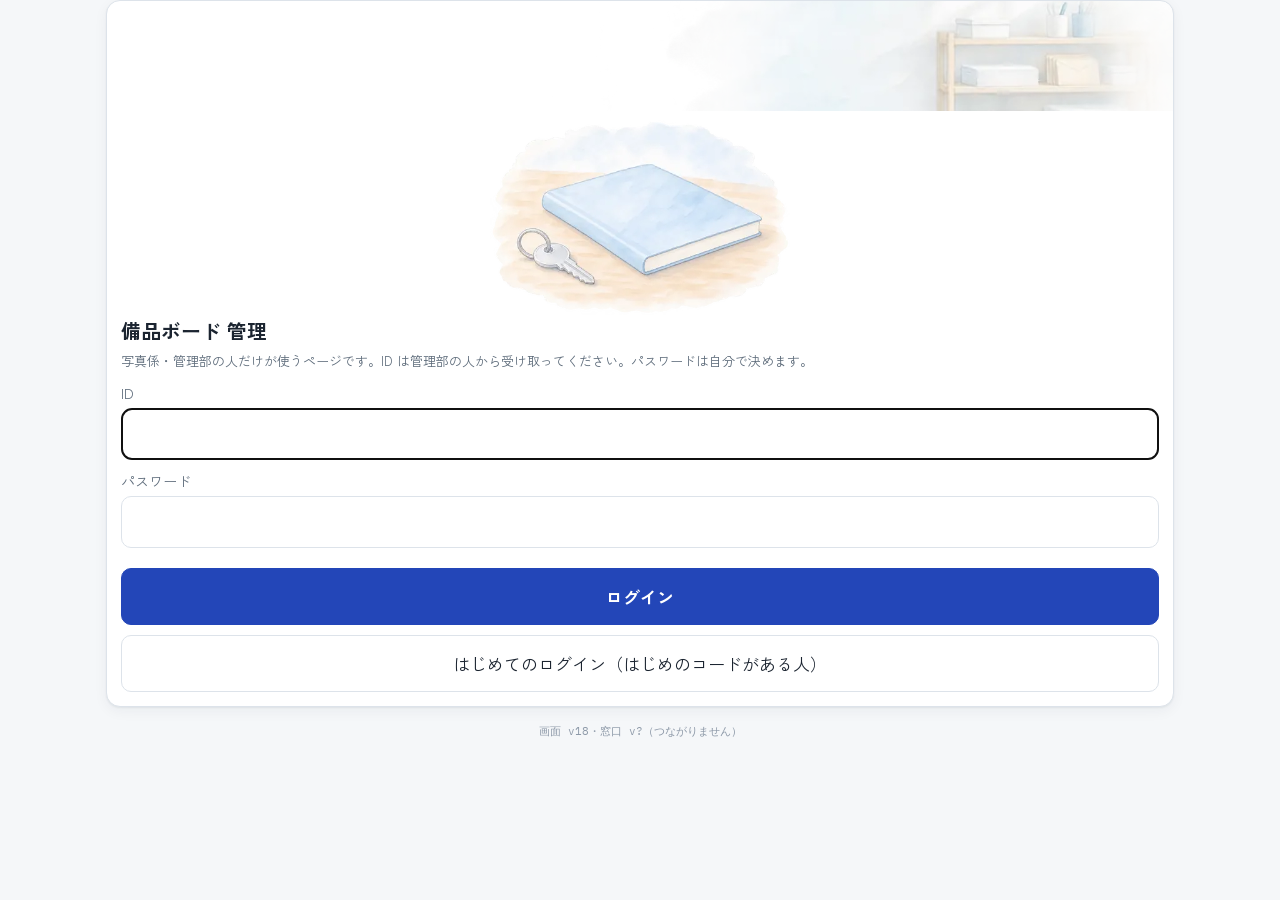
==== commit 93e133b3: "v18: low-priority fixes, busy overlay while sending Co-Authored-By: Claude Opus 5.5 <noreply@anthrop" ====
--- a/kanri.html
+++ b/kanri.html
@@ -145,7 +145,7 @@
 </head>
 <body>
 <header id="hd" hidden>
-  <div class="wrap">
+  <div class="wrap adm">
     <div class="top"><img class="brandIcon" src="icon-180.png" alt=""><h1 class="brand">備品ボード<small>管理用</small></h1>
       <div class="hacts">
         <button class="ibtn" id="news" type="button" aria-label="お知らせ" title="お知らせ"><svg viewBox="0 0 24 24" aria-hidden="true"><path d="M6 16V11a6 6 0 0 1 12 0v5l1.5 2h-15z"/><path d="M10 20a2 2 0 0 0 4 0"/></svg><span id="newsDot" class="ndot" hidden></span></button>
@@ -160,7 +160,7 @@
   <div class="mehead"><div class="meav"><svg viewBox="0 0 24 24" aria-hidden="true"><circle cx="12" cy="8" r="4"/><path d="M4 21a8 8 0 0 1 16 0"/></svg></div><div id="who" class="mename"></div></div>
   <button class="btn" id="out" type="button" role="menuitem">ログアウト</button>
 </div>
-<main class="wrap" id="app"><div class="empty">読み込んでいます…</div></main>
+<main class="wrap adm" id="app"><div class="empty">読み込んでいます…</div></main>
 <script src="config.js"></script>
 <script src="version.js"></script>
 <script src="verbar.js" defer></script>
@@ -205,12 +205,16 @@
     var ctl = 'AbortController' in window ? new AbortController() : null;
     var timer = setTimeout(function () { if (ctl) ctl.abort(); }, 30000);
     if (S.sess) body.t = S.sess.token;
+    // 書き込む操作の間は、画面を暗くしてぐるぐるを出す（二度押し・ほかの操作との重なりを防ぐ）。読むだけの物は出さない
+    var READ = { me: 1, items: 1, photo: 1, tasks: 1, spotStatus: 1, itemsAdmin: 1, usersList: 1, notifyGet: 1, qrUrls: 1, logout: 1 };
+    var LABEL = { login: 'ログインしています…', firstLogin: 'ログインしています…', uploadPhoto: '写真を登録しています…', myPw: 'パスワードを変えています…' };
+    var unbusy = !READ[body.action] && window.bihinBusy ? window.bihinBusy(LABEL[body.action] || '送っています…') : function () {};
     var at = S.seq;   // 失敗した時に、もう別の画面に移っていたら、その画面を消さない（fail を見る）
     return fetch(API, { method: 'POST', redirect: 'follow', headers: { 'Content-Type': 'text/plain;charset=utf-8' }, body: JSON.stringify(body), signal: ctl ? ctl.signal : undefined })
       .then(function (r) { return r.json(); })
       .then(function (r) { if (r && r.error === 'auth') { logout(true); throw { handled: true }; } return r; })
       .catch(function (e) { if (e && typeof e === 'object' && !e.handled) { try { e.seq = at; } catch (x) {} } throw e; })
-      .finally(function () { clearTimeout(timer); });
+      .finally(function () { clearTimeout(timer); unbusy(); });
   }
   var ERR = { login: 'ID かパスワードが違います。', locked: '続けて間違えたため、15分止めています。時間をおいて試してください。', role: 'この役割ではできない操作です。',
     name: '名前を入れてください。', in_use: '使っている人は消せません。', self: '自分は消せません。',
@@ -241,7 +245,7 @@
     form.onsubmit = function (e) {
       e.preventDefault();
       if (!id.value.trim() || !pw.value) { msg.className = 'msg err'; msg.textContent = 'ID とパスワードを入れてください。'; return; }
-      go.disabled = true; go.textContent = '確かめています…'; msg.className = ''; msg.textContent = '';
+      go.disabled = true; go.textContent = 'ログインしています…'; msg.className = ''; msg.textContent = '';
       call({ action: 'login', id: id.value.trim(), pw: pw.value }).then(function (r) {
         if (!r.ok) { msg.className = 'msg err'; msg.textContent = errText(r); go.disabled = false; go.textContent = 'ログイン'; return; }
         S.sess = { token: r.token, user: r.user, exp: Date.now() + (r.expiresIn - 60) * 1000 };
@@ -280,7 +284,7 @@
       if (!id.value.trim() || !/^\d{6}$/.test(c)) { msg.textContent = 'ID と、6桁のはじめのコードを入れてください。'; return; }
       if (n1.value.length < 8) { msg.textContent = 'パスワードは8文字以上にしてください。'; return; }
       if (n1.value !== n2.value) { msg.textContent = 'パスワードが2回とも同じか確かめてください。'; return; }
-      go.disabled = true; go.textContent = '確かめています…'; msg.className = ''; msg.textContent = '';
+      go.disabled = true; go.textContent = 'ログインしています…'; msg.className = ''; msg.textContent = '';
       var again = function (t) { msg.className = 'msg err'; msg.textContent = t; go.disabled = false; go.textContent = 'パスワードを決めてログイン'; };
       call({ action: 'firstLogin', id: id.value.trim(), code: c, pw: n1.value }).then(function (r) {
         if (!r.ok) return again(USER_ERR[r.error] || errText(r));
@@ -355,7 +359,12 @@
     close.focus();
   }
   function closeNews() { var p = document.getElementById('newsPop'); if (p) p.remove(); newsUnread = null; }
-  document.addEventListener('keydown', function (e) { if (e.key === 'Escape') closeNews(); });
+  document.addEventListener('keydown', function (e) {
+    if (e.key !== 'Escape') return;
+    if (document.getElementById('newsPop')) return closeNews();
+    if (document.querySelector('.busy')) return;   // 送っている間は動かさない
+    if (S.inSettings && S.sess) start();           // 設定（利用者の画面を含む）を閉じて、元のタブへ
+  });
 
   /* 名前の横は所属（例：工事部）。所属が空なら役割。役割（できること）は下に小さく */
   function whoText(u) { return u.name + '（' + (u.dept || u.role) + '）'; }
@@ -384,6 +393,9 @@
     }
     drawNewsDot();
     var nav = document.getElementById('tabs');
+    nav.hidden = tabs.length < 2;   // タブが1つ（写真係）の時は、タブの形を出さない
+    document.querySelector('.brand small').textContent = tabs.length < 2 ? '写真の登録' : '管理用';
+    S.inSettings = false;
     nav.replaceChildren.apply(nav, tabs.map(function (t) {
       return el('button', { type: 'button', role: 'tab', 'aria-selected': String(S.tab === t[0]), text: t[1], onclick: function () { S.tab = t[0]; start(); } });
     }));
@@ -402,6 +414,7 @@
     var u = S.sess && S.sess.user;
     if (!u) return;
     var my = ++S.seq;   // 画面の番号。返事が遅れて届いた時に、移った後の画面を上書きしないため（どの画面も同じ）
+    S.inSettings = true;   // Esc で閉じる（元のタブに戻る）
     // 設定を開いている間は、上のタブのどれも選ばれていない見た目にする（どのタブの中でもないため）
     document.querySelectorAll('#tabs button').forEach(function (b) { b.setAttribute('aria-selected', 'false'); });
     function choice(label, key, opts) {
@@ -824,17 +837,21 @@
   }
 
   function spotsCard() {
-    var rows = S.spots.map(function (s) {
-      var inp = el('input', { type: 'text', value: s.name, maxlength: '30', 'aria-label': s.id + ' の名前' });
-      var b = el('button', { class: 'btn small', type: 'button', text: '保存' });
-      b.onclick = function () {
-        b.disabled = true;
-        call({ action: 'spotSave', id: s.id, name: inp.value }).then(function (r) { b.disabled = false; b.textContent = r.ok ? '保存しました' : '保存できません'; if (r.ok) S.spots = r.spots; }).catch(function (e) { b.disabled = false; fail(e); });
-      };
-      return el('div', { class: 'row', style: 'flex-wrap:nowrap;margin-top:6px' }, el('b', { text: s.id, style: 'width:20px' }), inp, b);
-    });
-    return el('div', { class: 'card' }, el('h2', { text: '置き場所の名前', style: 'font-size:16px;margin:0' }),
-      el('div', { class: 'meta', text: 'マップの A〜F の名前です。変えると、一覧・報告ページ・通知の表示も変わります。' }), rows);
+    // 保存のボタンは1つ。変えた所だけを順に送る
+    var inps = S.spots.map(function (s) { return { s: s, inp: el('input', { type: 'text', value: s.name, maxlength: '30', 'aria-label': s.id + ' の名前' }) }; });
+    var rows = inps.map(function (x) { return el('div', { class: 'row', style: 'flex-wrap:nowrap;margin-top:6px' }, el('b', { text: x.s.id, style: 'width:20px' }), x.inp); });
+    var msg = el('div', { class: 'meta' });
+    var b = el('button', { class: 'btn small primary', type: 'button', text: '保存する', style: 'align-self:flex-start;margin-top:8px' });
+    b.onclick = function () {
+      var changed = inps.filter(function (x) { return x.inp.value.trim() && x.inp.value.trim() !== x.s.name; });
+      if (!changed.length) { msg.textContent = '変えた所はありません。'; return; }
+      b.disabled = true;
+      changed.reduce(function (p, x) { return p.then(function () { return call({ action: 'spotSave', id: x.s.id, name: x.inp.value }).then(function (r) { if (!r.ok) throw r; S.spots = r.spots; x.s.name = x.inp.value.trim(); }); }); }, Promise.resolve())
+        .then(function () { b.disabled = false; msg.textContent = changed.length + ' か所の名前を保存しました。'; })
+        .catch(function (e) { b.disabled = false; if (e && e.ok === false) msg.textContent = errText(e); else fail(e); });
+    };
+    return el('div', { class: 'card', style: 'display:flex;flex-direction:column' }, el('h2', { text: '置き場所の名前', style: 'font-size:16px;margin:0' }),
+      el('div', { class: 'meta', text: 'マップの A〜F の名前です。変えると、一覧・報告ページ・通知の表示も変わります。' }), rows, b, msg);
   }
 
   function notifyCard() {
@@ -876,7 +893,7 @@
         show(el('div', { class: 'row noprint' },
             el('button', { class: 'btn small', type: 'button', text: '← 備品の一覧へ', onclick: function () { itemsView(); } }),
             el('button', { class: 'btn primary', type: 'button', text: '印刷する', onclick: function () { window.print(); } })),
-          el('div', { class: 'msg noprint', style: 'background:var(--amber-soft);color:var(--amber)', text: '切り取って、備品の箱・トレイの正面に貼ってください。札には鍵が入っています。社外に出さないでください。' }),
+          el('div', { class: 'msg noprint', style: 'background:var(--amber-soft);color:var(--amber)', text: '切り取って、備品の箱・トレイの正面に貼ってください。札の QR は社内専用です。社外に出さない・写真に撮って外に送らないでください。' }),
           grid);
       });
     }).catch(fail);
--- a/theme.css
+++ b/theme.css
@@ -85,3 +85,18 @@
 
 /* 数字は等幅 */
 .cn,.verbar{font-family:var(--f-mono)}
+
+/* 送っている間の暗転とぐるぐる（verbar.js の bihinBusy） */
+.busy{position:fixed;inset:0;z-index:100;background:rgba(15,20,28,.45);display:grid;place-items:center;cursor:wait}
+.busyBox{background:var(--sheet,#fff);color:var(--ink,#1b2430);border-radius:14px;padding:18px 26px;display:flex;flex-direction:column;align-items:center;gap:10px;box-shadow:0 8px 30px rgba(0,0,0,.25);font-size:15px;font-weight:700}
+.spin{width:38px;height:38px;border-radius:50%;border:4px solid rgba(35,70,184,.2);border-top-color:var(--blue,#2346b8);animation:bihinSpin .8s linear infinite}
+@keyframes bihinSpin{to{transform:rotate(360deg)}}
+@media (prefers-reduced-motion:reduce){ .spin{animation-duration:2.4s} }
+/* PC：管理用は中央に寄せて、タブも詰める（横に間延びしないように） */
+@media (min-width:900px){
+  body:not(.narrow) .wrap.adm{max-width:1100px!important}
+  body:not(.narrow) header nav{max-width:720px}
+  .formNarrow{max-width:680px;width:100%}
+}
+/* hidden を付けた物は、display を指定していても隠す（写真係のタブなど） */
+[hidden]{display:none!important}
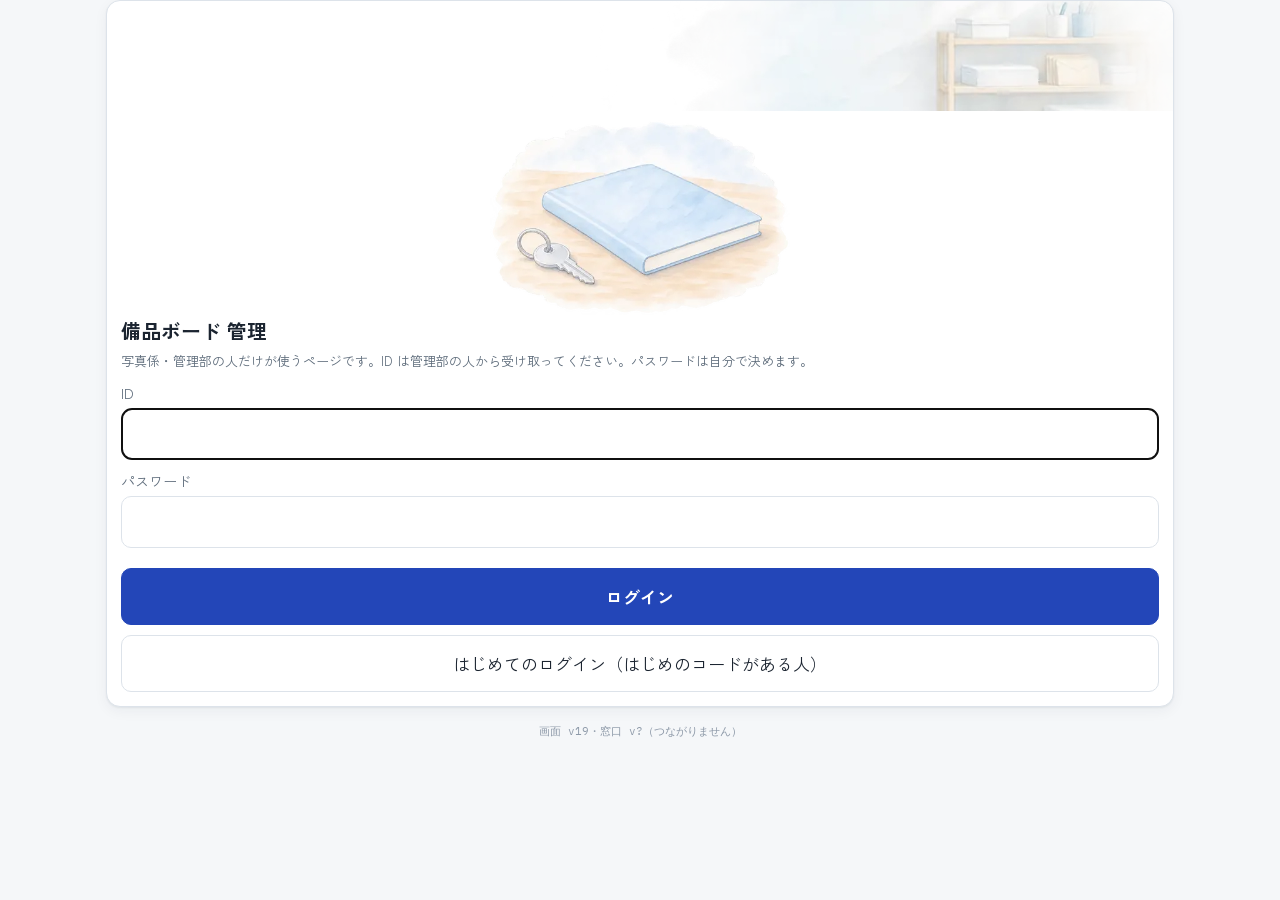
==== commit 9bcd5405: "v19: bundle qrcodejs (verified against cdnjs SRI) Co-Authored-By: Claude Opus 5.5 <noreply@anthropic" ====
--- a/kanri.html
+++ b/kanri.html
@@ -902,7 +902,7 @@
     if (window.QRCode) return Promise.resolve();
     return new Promise(function (res, rej) {
       var s = document.createElement('script');
-      s.src = 'https://cdnjs.cloudflare.com/ajax/libs/qrcodejs/1.0.0/qrcode.min.js';
+      s.src = 'vendor/qrcode.min.js';   // 同梱（cdnjs と同じ中身。外のサイトから読み込まない）
       s.onload = res; s.onerror = rej; document.head.append(s);
     });
   }
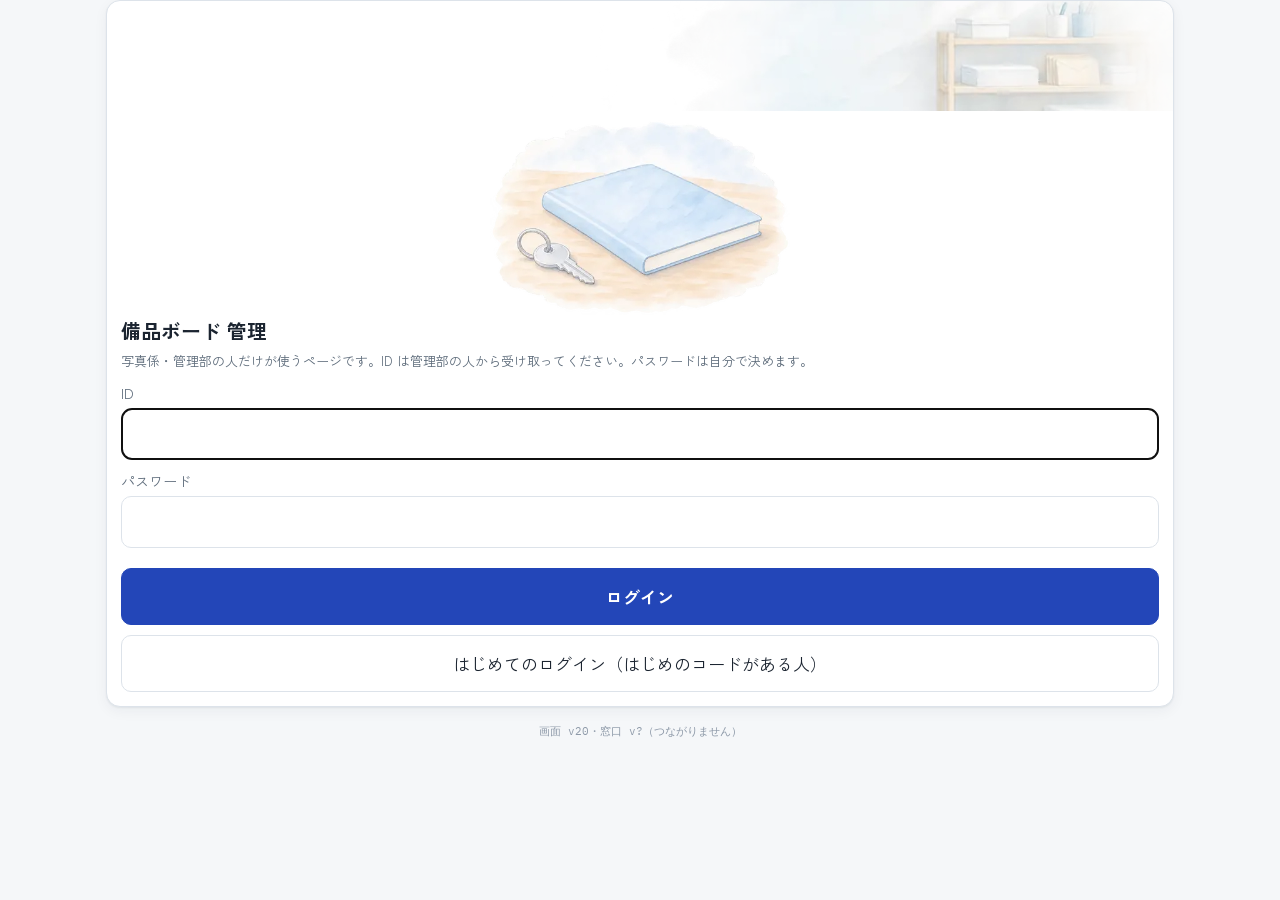
==== commit 001345c8: "v20: notification time settings Co-Authored-By: Claude Opus 5.5 <noreply@anthropic.com>" ====
--- a/kanri.html
+++ b/kanri.html
@@ -854,25 +854,49 @@
       el('div', { class: 'meta', text: 'マップの A〜F の名前です。変えると、一覧・報告ページ・通知の表示も変わります。' }), rows, b, msg);
   }
 
+  /* 通知メール：送り先・送る時刻・曜日（2026-11-15 木村さん「何時に状況確認をして、メールが飛ぶ」）。
+     保存すると、時刻があれば1時間ごとの仕掛けを GAS が自分で入れる（時刻を全部外すと止まる） */
   function notifyCard() {
     var inp = el('input', { type: 'text', id: 'nTo', placeholder: 'メールアドレス（複数はカンマで区切る）', 'aria-label': '通知先' });
+    var HOURS = [7, 8, 9, 10, 11, 12, 13, 14, 15, 16, 17, 18, 19];
+    var st = { hours: [], days: '平日' };
+    var hourRow = el('div', { class: 'row', style: 'gap:6px' });
+    var dayRow = el('div', { class: 'row', style: 'gap:6px' });
+    function drawPick() {
+      hourRow.replaceChildren.apply(hourRow, HOURS.map(function (h) {
+        var on = st.hours.indexOf(h) >= 0;
+        return el('button', { class: 'chip' + (on ? ' on' : ''), type: 'button', 'aria-pressed': String(on), text: h + '時', onclick: function () {
+          st.hours = on ? st.hours.filter(function (x) { return x !== h; }) : st.hours.concat([h]).sort(function (x, y) { return x - y; }); drawPick();
+        } });
+      }));
+      dayRow.replaceChildren.apply(dayRow, ['平日', '毎日'].map(function (d) {
+        return el('button', { class: 'chip' + (st.days === d ? ' on' : ''), type: 'button', 'aria-pressed': String(st.days === d), text: d === '平日' ? '平日だけ（月〜金）' : '毎日', onclick: function () { st.days = d; drawPick(); } });
+      }));
+    }
     var msg = el('div', { class: 'meta', text: '読み込んでいます…' });
-    var b = el('button', { class: 'btn small', type: 'button', text: '保存' });
-    call({ action: 'notifyGet' }).then(function (r) {
-      if (!r.ok) { msg.textContent = errText(r); return; }
-      inp.value = r.recipients;
-      msg.textContent = r.live ? '正式運用中：在庫切れ・ほしい！を1時間ごとにまとめて、この宛先に送ります。' : 'いまはテスト運用です（メールは持ち主にだけ届きます）。正式運用への切り替えは持ち主がスプレッドシートで行います。';
-    }).catch(function () {});
+    var state = el('div', { class: 'meta' });
+    var b = el('button', { class: 'btn small primary', type: 'button', text: '保存する', style: 'align-self:flex-start;margin-top:8px' });
+    function fillState(r) {
+      inp.value = r.recipients; st.hours = r.hours || []; st.days = r.days || '平日'; drawPick();
+      state.textContent = (r.hours && r.hours.length ? '送る時：' + r.hours.join('時・') + '時台（' + (r.days === '毎日' ? '毎日' : '平日だけ') + '）。' : 'いまは送りません（時刻を選ぶと送ります）。') +
+        (r.live ? ' 正式運用中：この宛先に届きます。' : ' いまはテスト運用です（メールは持ち主にだけ届きます。正式への切り替えは持ち主がスプレッドシートで行います）。');
+      msg.textContent = 'その時刻に、まだ済んでいない連絡をまとめて送ります（新着と、まだ手つかずの物を上に。対応中は件数だけ）。済んでいない物が無ければ送りません。';
+    }
+    call({ action: 'notifyGet' }).then(function (r) { if (!r.ok) { msg.textContent = errText(r); return; } fillState(r); }).catch(function () {});
+    drawPick();
     b.onclick = function () {
       b.disabled = true;
-      call({ action: 'notifySet', recipients: inp.value }).then(function (r) {
+      call({ action: 'notifySet', recipients: inp.value, hours: st.hours, days: st.days }).then(function (r) {
         b.disabled = false;
         if (!r.ok) { msg.textContent = r.error === 'email' ? 'メールアドレスの形を確かめてください：' + (r.bad || []).join(', ') : errText(r); return; }
-        inp.value = r.recipients; b.textContent = '保存しました';
+        fillState(r); toastMsg('通知の設定を保存しました。');
       }).catch(function (e) { b.disabled = false; fail(e); });
     };
-    return el('div', { class: 'card' }, el('h2', { text: '通知メールの送り先', style: 'font-size:16px;margin:0' }),
-      el('div', { class: 'row', style: 'flex-wrap:nowrap;margin-top:6px' }, inp, b), msg);
+    return el('div', { class: 'card', style: 'display:flex;flex-direction:column;gap:6px' }, el('h2', { text: '通知メール', style: 'font-size:16px;margin:0' }),
+      el('label', { for: 'nTo', text: '送り先' }), inp,
+      el('div', { class: 'meta', text: '送る時刻（いくつでも選べる。その時台に送る）' }), hourRow,
+      el('div', { class: 'meta', text: '曜日' }), dayRow,
+      b, state, msg);
   }
 
   /* QR の札：選んだ備品（無ければ全部）と「ほしい！・一覧」の札を、このページの中に並べて印刷する
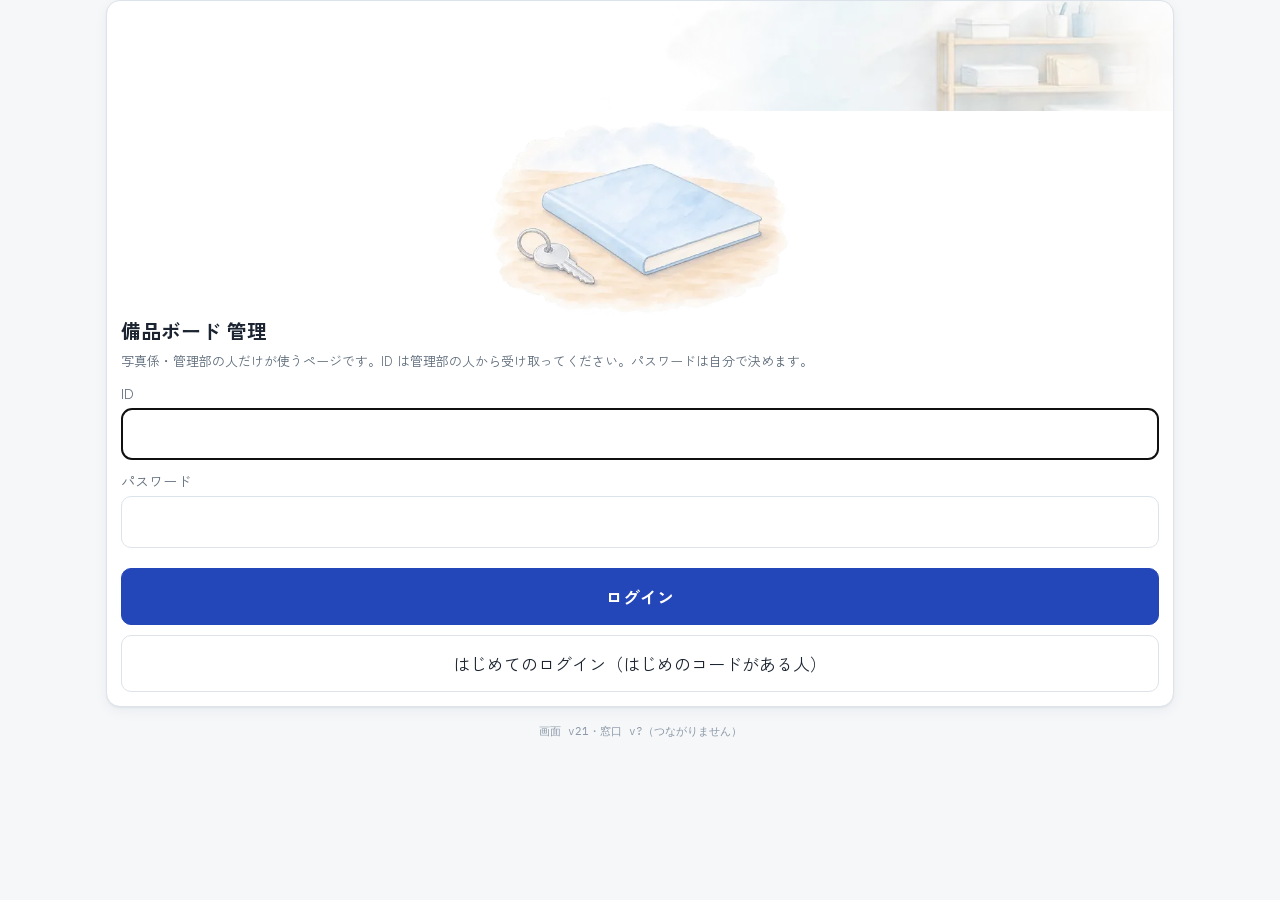
==== commit ee459a72: "v21: final review fixes Co-Authored-By: Claude Opus 5.5 <noreply@anthropic.com>" ====
--- a/kanri.html
+++ b/kanri.html
@@ -300,6 +300,7 @@
   }
 
   function logout(expired) {
+    ++S.seq;   // 読み込み中だった画面の返事が、ログアウトの後に控えを書き戻したり、ログイン画面を消したりしないように
     if (S.sess && !expired) call({ action: 'logout' }).catch(function () {});
     S.sess = null; S.tab = null; S.meChecked = false; clearSess();
     try { Object.keys(localStorage).filter(function (k) { return k.indexOf('bihin.c.') === 0; }).forEach(function (k) { localStorage.removeItem(k); }); } catch (e) {}
@@ -452,6 +453,7 @@
   }
   /* 発行したコードを1回だけ大きく見せる（閉じると二度と出ない。GAS にもハッシュしか残らない） */
   function codeView(name, id, code, exp, again) {
+    S.inSettings = false;   // Esc で閉じない（コードを伝える前に消えないように）
     show(el('div', { class: 'card setsec' },
       el('h2', { text: again ? name + ' さんの新しいはじめのコード' : name + ' さんの ID を発行しました', style: 'font-size:18px;margin:0' }),
       el('div', { class: 'meta', text: '次の2つを本人に直接（口頭か手渡しのメモで）伝えてください。メールやチャットには残さないでください。' }),
@@ -480,6 +482,7 @@
     return box;
   }
   function userForm(x) {
+    S.inSettings = false;   // 入力中に Esc で消えないように
     var isNew = !x, d = x || { id: '', name: '', role: '写真係', dept: '', use: true };
     function f(id, label, val, ph, type) { var i = el('input', { type: type || 'text', id: id, value: val || '', placeholder: ph || '', autocomplete: 'off' }); return [el('label', { for: id, text: label }), i]; }
     var fid = f('uId', 'ID（ログインに使う。英数字）', d.id, '例：tanaka'); if (!isNew) fid[1].disabled = true;
@@ -572,9 +575,10 @@
   function cSet(k, v) { try { localStorage.setItem('bihin.c.' + k, JSON.stringify(v)); } catch (e) {} }
   function typing() { var a = document.activeElement; return a && /^(INPUT|TEXTAREA|SELECT)$/.test(a.tagName) && app.contains(a); }
   function staleNote() { return el('div', { class: 'meta', id: 'stale', text: '前回の内容を出しています。新しくしています…' }); }
-  function tasksView(flash) {
-    var c = cGet('tasks');
-    if (c) { S.tasks = c; drawTasks(flash, true); } else show(el('div', { class: 'empty', text: '連絡を読み込んでいます…' }));
+  function tasksView(flash, fresh) {
+    // fresh：状態を変えた直後。古い控え（変える前の状態で押せるボタン付き）は出さず、新しい内容を待つ
+    var c = fresh ? null : cGet('tasks');
+    if (c) { S.tasks = c; drawTasks(flash, true); } else show(flash || null, el('div', { class: 'empty', text: '連絡を読み込んでいます…' }));
     var my = ++S.seq;
     call({ action: 'tasks' }).then(function (r) {
       if (my !== S.seq) return;
@@ -646,13 +650,13 @@
             undo.disabled = true;
             call({ action: body.action, id: t.id, state: t.state }).then(function (x) {
               if (!x.ok) { undo.disabled = false; return alert(errText(x)); }
-              tasksView(el('div', { class: 'msg ok', text: (t.title || '') + ' を「' + t.state + '」に戻しました。' }));
+              tasksView(el('div', { class: 'msg ok', text: (t.title || '') + ' を「' + t.state + '」に戻しました。' }), true);
             }).catch(function (e) { undo.disabled = false; fail(e); });
           };
           note.append(undo);
           setTimeout(function () { if (undo.isConnected && !undo.disabled) undo.remove(); }, 8000);
         }
-        tasksView(note);
+        tasksView(note, true);
       }).catch(function (e) { btn.disabled = false; fail(e); });
     }
     function b(label, cls2, body) { var x = el('button', { class: 'btn small' + (cls2 ? ' ' + cls2 : ''), type: 'button', text: label }); x.onclick = function () { act(body, label.replace('にする', '').replace('に戻す', ''), x); }; return x; }
@@ -691,7 +695,7 @@
     if (c) drawSpots(c, true); else show(el('div', { class: 'empty', text: '置き場所の状況を読み込んでいます…' }));
     var my = ++S.seq;
     call({ action: 'spotStatus' }).then(function (r) {
-      if (my !== S.seq) { if (r && r.ok) cSet('spots', { spots: r.spots, map: r.map }); return; }
+      if (my !== S.seq) { if (r && r.ok && S.sess) cSet('spots', { spots: r.spots, map: r.map }); return; }
       if (!r.ok) return show(el('div', { class: 'msg err', text: errText(r) }));
       cSet('spots', { spots: r.spots, map: r.map });
       if (S.tab === 'spots' && !document.getElementById('spotDetail')) drawSpots(r, false);
@@ -882,7 +886,10 @@
         (r.live ? ' 正式運用中：この宛先に届きます。' : ' いまはテスト運用です（メールは持ち主にだけ届きます。正式への切り替えは持ち主がスプレッドシートで行います）。');
       msg.textContent = 'その時刻に、まだ済んでいない連絡をまとめて送ります（新着と、まだ手つかずの物を上に。対応中は件数だけ）。済んでいない物が無ければ送りません。';
     }
-    call({ action: 'notifyGet' }).then(function (r) { if (!r.ok) { msg.textContent = errText(r); return; } fillState(r); }).catch(function () {});
+    // 今の設定を読み込むまで保存は押せない（空のまま保存すると、送り先が消えて仕掛けも外れるため）
+    b.disabled = true;
+    call({ action: 'notifyGet' }).then(function (r) { if (!r.ok) { msg.textContent = errText(r) + '（読み直してから保存してください）'; return; } fillState(r); b.disabled = false; })
+      .catch(function () { msg.textContent = '今の設定を読み込めませんでした。読み直してから保存してください。'; });
     drawPick();
     b.onclick = function () {
       b.disabled = true;
@@ -903,9 +910,12 @@
      （新しい画面を開く形は、スマホやホーム画面のアプリで止められることがあるため） */
   function printQr(codes) {
     show(el('div', { class: 'empty', text: 'QRの札を作っています…' }));
+    var my = ++S.seq;
     call({ action: 'qrUrls', codes: codes || [] }).then(function (r) {
+      if (my !== S.seq) return;
       if (!r.ok) return show(el('div', { class: 'msg err', text: errText(r) }));
       return loadQrLib().then(function () {
+        if (my !== S.seq) return;
         var tags = (codes ? [] : [{ code: '', name: 'ほしい！・備品の一覧', spec: '無い物を頼む・どこに何があるか', url: r.listUrl, hint: '棚の近くに1枚貼ってください' }])
           .concat(r.items.map(function (x) { x.hint = 'なくなったら読んでください'; return x; }));
         var grid = el('div', { class: 'qrgrid' }, tags.map(function (t) {
@@ -939,7 +949,7 @@
       if (my !== S.seq) return;
       if (!r.ok) return show(el('div', { class: 'msg err', text: errText(r) }));
       S.items = r.items; drawList();
-    }).catch(function (e) { if (!e || !e.handled) show(el('div', { class: 'msg err', text: errText(null) })); });
+    }).catch(fail);   // fail は、もう別の画面に移っていたら何もしない
   }
 
   function drawList() {
